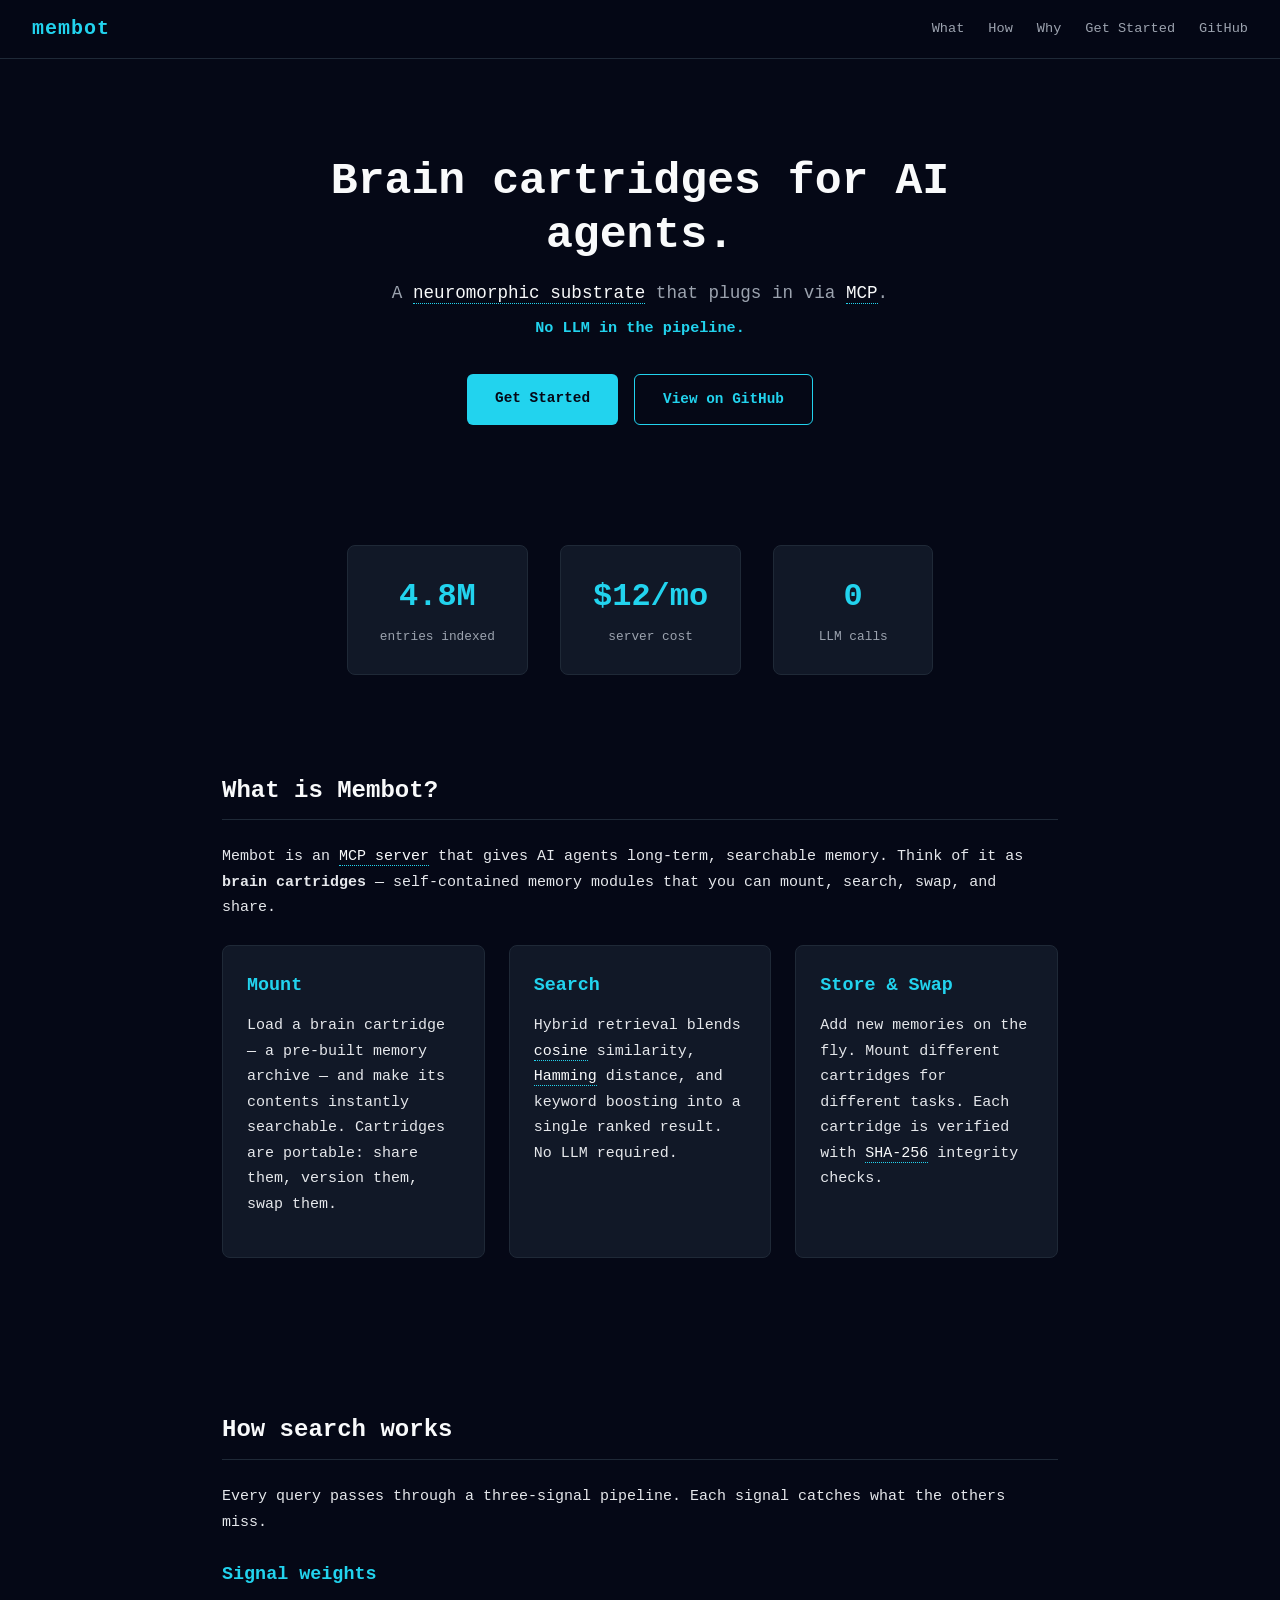
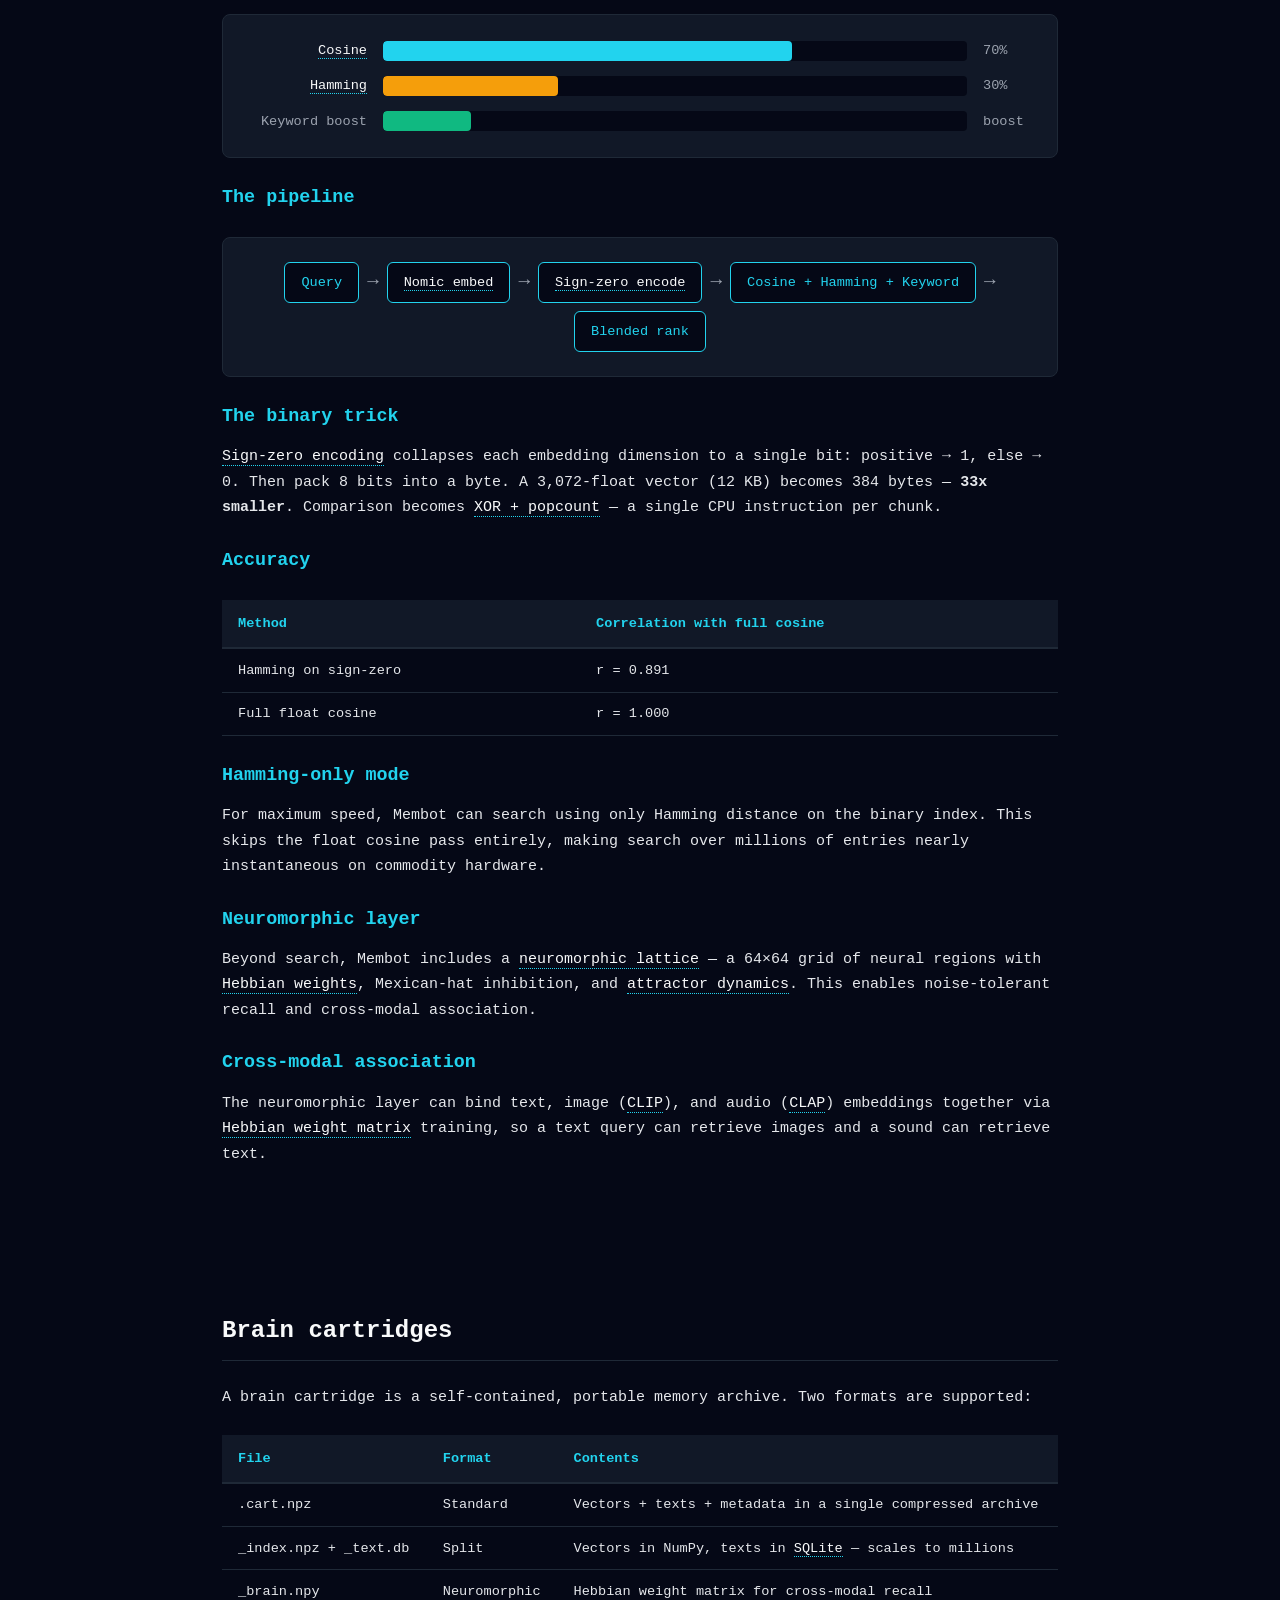
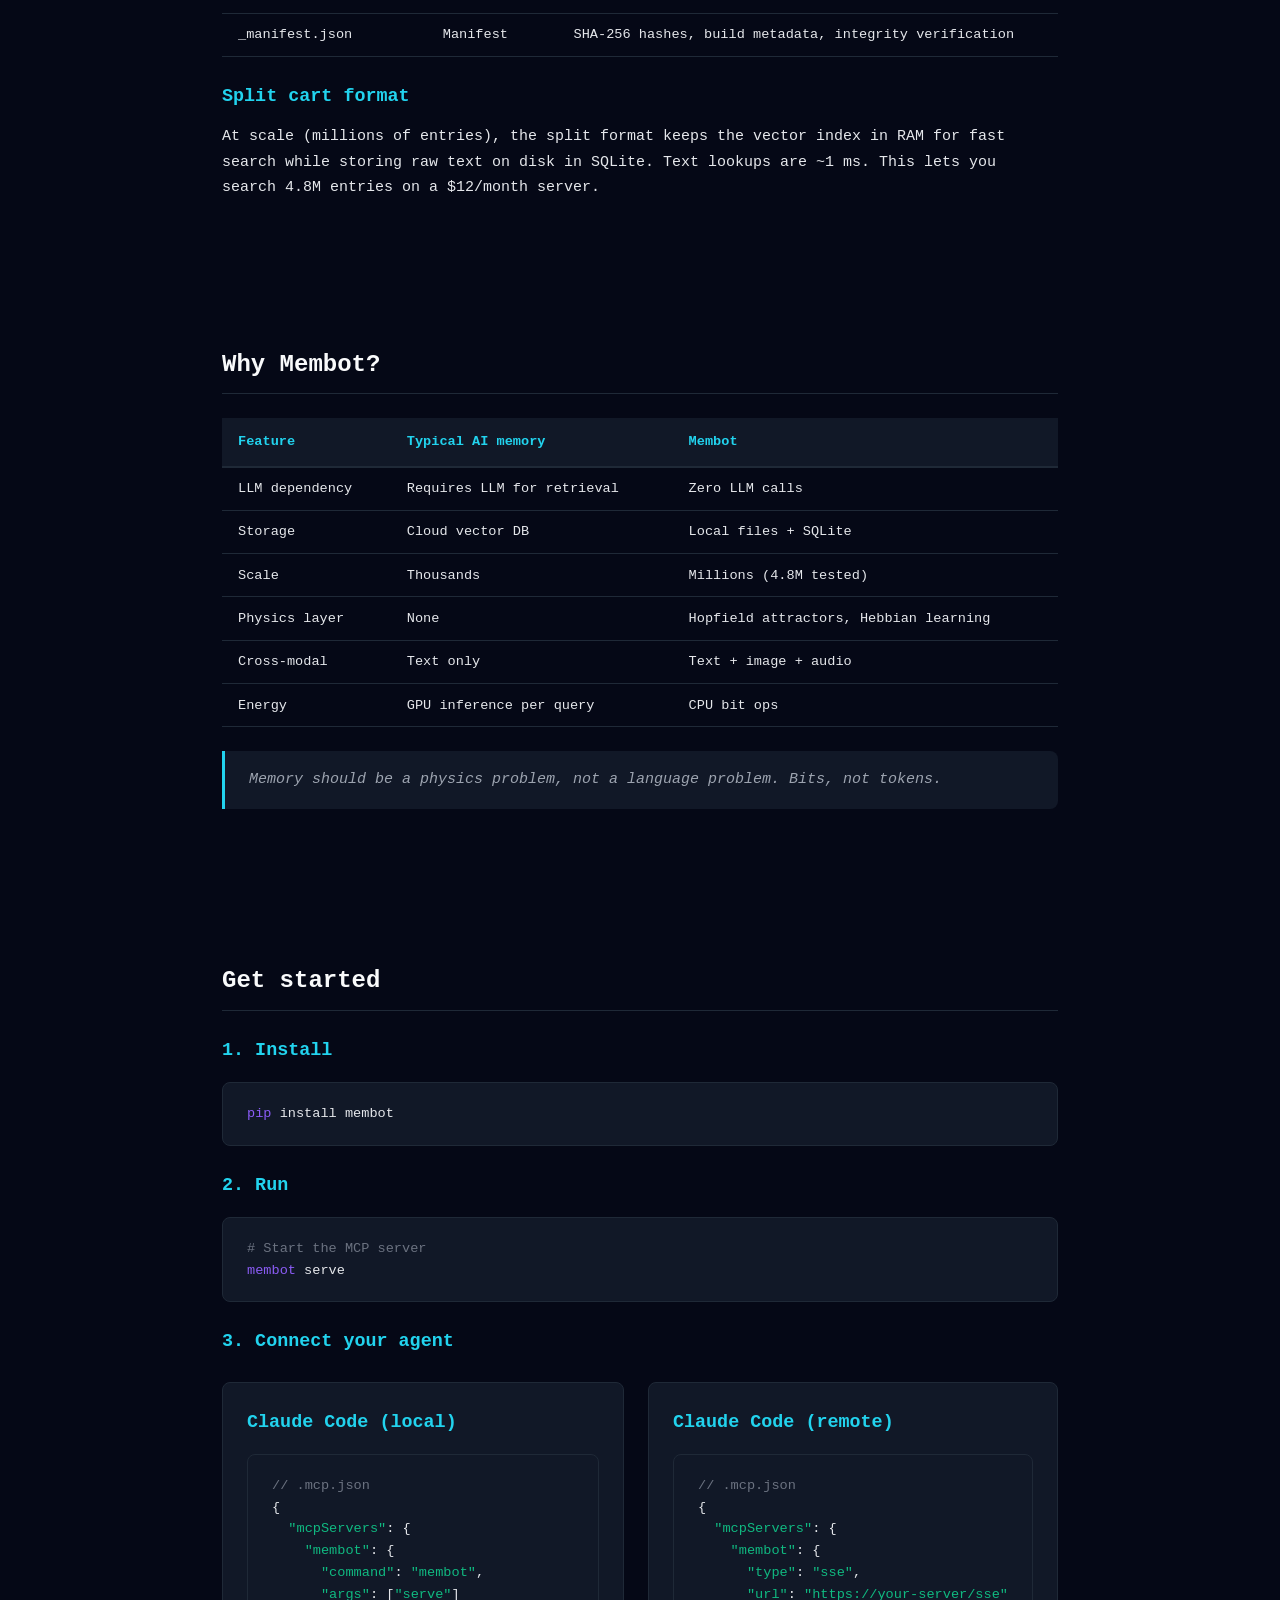
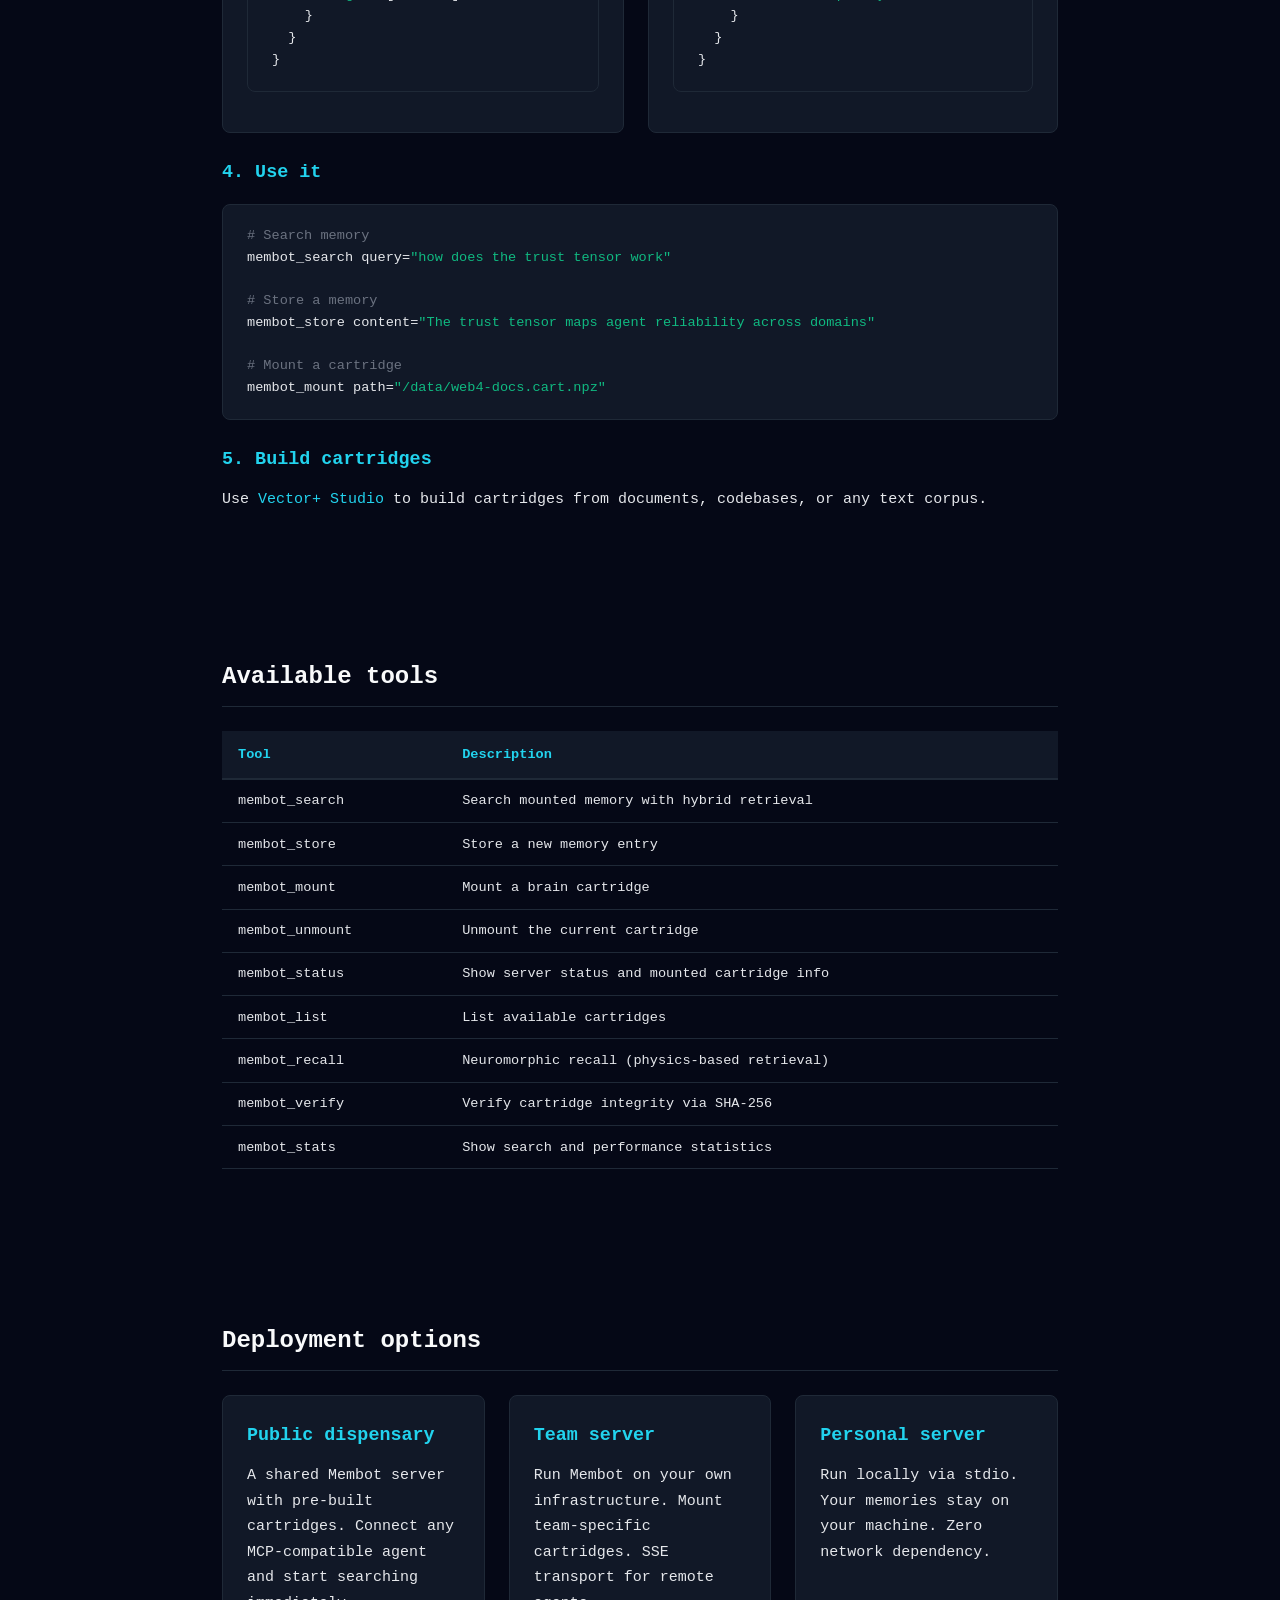
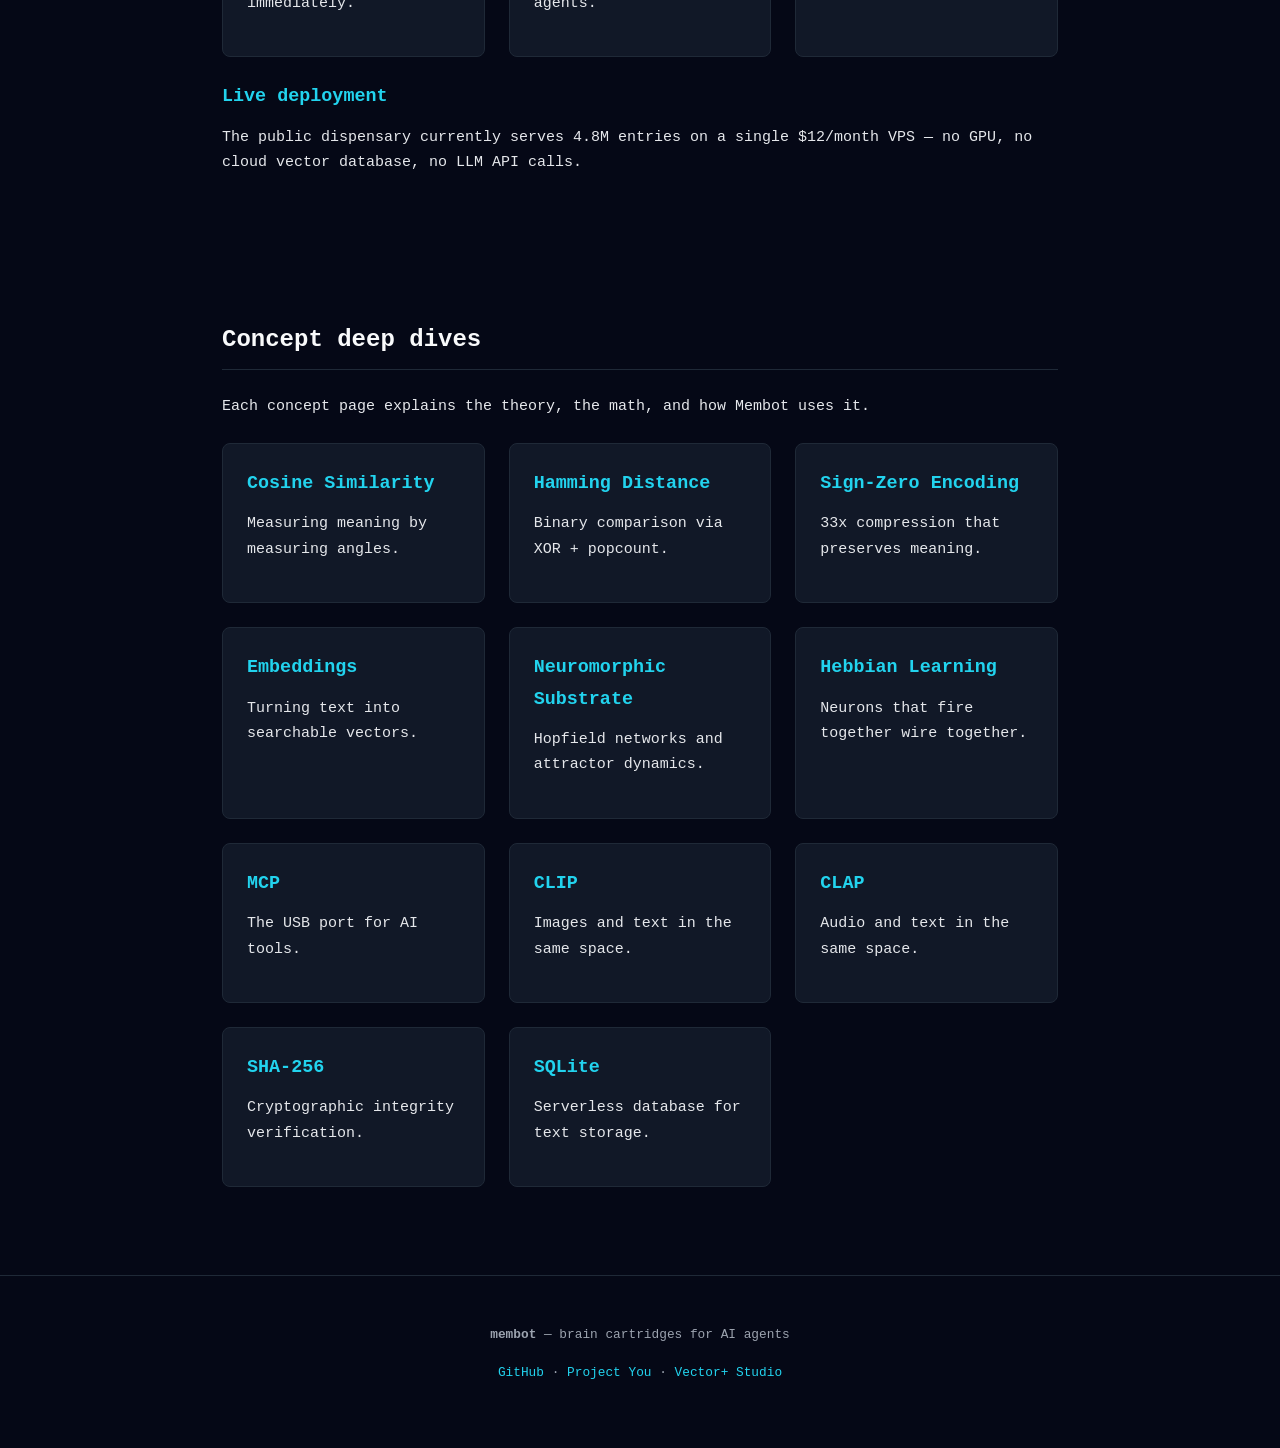
==== docs/site/index.html @ 3283dd76 "Add explainer site with concept deep dives and visitor track Static HTML/CSS site for GitHub Pages (" ====
<!DOCTYPE html>
<html lang="en">
<head>
  <meta charset="UTF-8">
  <meta name="viewport" content="width=device-width, initial-scale=1.0">
  <title>Membot &mdash; Brain cartridges for AI agents</title>
  <link rel="stylesheet" href="style.css">
</head>
<body>

<!-- ── Navbar ──────────────────────────────────────────── -->
<header class="navbar">
  <span class="logo">membot</span>
  <nav>
    <a href="#what">What</a>
    <a href="#how">How</a>
    <a href="#why">Why</a>
    <a href="#start">Get Started</a>
    <a href="https://github.com/project-you-apps/membot" target="_blank">GitHub</a>
  </nav>
</header>

<!-- ── Hero ────────────────────────────────────────────── -->
<section class="hero">
  <h1>Brain cartridges for AI agents.</h1>
  <p class="tagline">A <span class="tip">neuromorphic substrate<span class="tip-text">A physics-based memory layer inspired by biological neural networks &mdash; Hopfield attractors, Hebbian learning, content-addressable recall.<a class="tip-link" href="concepts/neuromorphic.html">Deep dive &rarr;</a></span></span> that plugs in via <span class="tip">MCP<span class="tip-text">Model Context Protocol &mdash; an open standard by Anthropic that lets AI agents connect to external tools through a universal interface.<a class="tip-link" href="concepts/mcp.html">Deep dive &rarr;</a></span></span>.</p>
  <p class="sub-tagline">No LLM in the pipeline.</p>
  <div class="cta-group">
    <a href="#start" class="btn btn-primary">Get Started</a>
    <a href="https://github.com/project-you-apps/membot" class="btn btn-secondary" target="_blank">View on GitHub</a>
  </div>
</section>

<!-- ── Stats ───────────────────────────────────────────── -->
<div class="stats">
  <div class="stat">
    <span class="number">4.8M</span>
    <span class="label">entries indexed</span>
  </div>
  <div class="stat">
    <span class="number">$12/mo</span>
    <span class="label">server cost</span>
  </div>
  <div class="stat">
    <span class="number">0</span>
    <span class="label">LLM calls</span>
  </div>
</div>

<!-- ── What ────────────────────────────────────────────── -->
<section class="section" id="what">
  <h2>What is Membot?</h2>
  <p>Membot is an <span class="tip">MCP server<span class="tip-text">A process that exposes tools to AI agents via the Model Context Protocol. The agent discovers and calls tools without custom integration code.<a class="tip-link" href="concepts/mcp.html">Deep dive &rarr;</a></span></span> that gives AI agents long-term, searchable memory. Think of it as <strong>brain cartridges</strong> &mdash; self-contained memory modules that you can mount, search, swap, and share.</p>

  <div class="grid-3">
    <div class="card">
      <h3>Mount</h3>
      <p>Load a brain cartridge &mdash; a pre-built memory archive &mdash; and make its contents instantly searchable. Cartridges are portable: share them, version them, swap them.</p>
    </div>
    <div class="card">
      <h3>Search</h3>
      <p>Hybrid retrieval blends <span class="tip">cosine<span class="tip-text">Measures the angle between two vectors in high-dimensional space. Captures semantic similarity &mdash; how close two meanings are.<a class="tip-link" href="concepts/cosine.html">Deep dive &rarr;</a></span></span> similarity, <span class="tip">Hamming<span class="tip-text">Counts differing bits between two binary strings using XOR + popcount. Extremely fast &mdash; runs in nanoseconds on modern CPUs.<a class="tip-link" href="concepts/hamming.html">Deep dive &rarr;</a></span></span> distance, and keyword boosting into a single ranked result. No LLM required.</p>
    </div>
    <div class="card">
      <h3>Store &amp; Swap</h3>
      <p>Add new memories on the fly. Mount different cartridges for different tasks. Each cartridge is verified with <span class="tip">SHA-256<span class="tip-text">A cryptographic hash function that produces a unique 256-bit fingerprint. Any changed byte produces a completely different hash.<a class="tip-link" href="concepts/sha256.html">Deep dive &rarr;</a></span></span> integrity checks.</p>
    </div>
  </div>
</section>

<!-- ── How ─────────────────────────────────────────────── -->
<section class="section" id="how">
  <h2>How search works</h2>
  <p>Every query passes through a three-signal pipeline. Each signal catches what the others miss.</p>

  <h3>Signal weights</h3>
  <div class="signal-bars">
    <div class="signal-row">
      <span class="label"><span class="tip">Cosine<span class="tip-text">Measures semantic similarity by computing the angle between embedding vectors. Weight: 70%.<a class="tip-link" href="concepts/cosine.html">Deep dive &rarr;</a></span></span></span>
      <div class="bar-track"><div class="bar-fill cyan" style="width:70%"></div></div>
      <span class="value">70%</span>
    </div>
    <div class="signal-row">
      <span class="label"><span class="tip">Hamming<span class="tip-text">Binary comparison via XOR + popcount on sign-zero encoded vectors. Weight: 30%.<a class="tip-link" href="concepts/hamming.html">Deep dive &rarr;</a></span></span></span>
      <div class="bar-track"><div class="bar-fill warm" style="width:30%"></div></div>
      <span class="value">30%</span>
    </div>
    <div class="signal-row">
      <span class="label">Keyword boost</span>
      <div class="bar-track"><div class="bar-fill green" style="width:15%"></div></div>
      <span class="value">boost</span>
    </div>
  </div>

  <h3>The pipeline</h3>
  <div class="pipeline">
    <span class="node">Query</span>
    <span class="arrow">&rarr;</span>
    <span class="node"><span class="tip">Nomic embed<span class="tip-text">nomic-ai/nomic-embed-text-v1.5 &mdash; a 768-dimensional embedding model (~270 MB) that runs locally. No API calls needed.<a class="tip-link" href="concepts/embeddings.html">Deep dive &rarr;</a></span></span></span>
    <span class="arrow">&rarr;</span>
    <span class="node"><span class="tip">Sign-zero encode<span class="tip-text">Converts float vectors to packed bits: positive &rarr; 1, else &rarr; 0. Achieves 33x compression while preserving semantic fingerprint.<a class="tip-link" href="concepts/signzero.html">Deep dive &rarr;</a></span></span></span>
    <span class="arrow">&rarr;</span>
    <span class="node">Cosine + Hamming + Keyword</span>
    <span class="arrow">&rarr;</span>
    <span class="node">Blended rank</span>
  </div>

  <h3>The binary trick</h3>
  <p><span class="tip">Sign-zero encoding<span class="tip-text">Positive values become 1, everything else becomes 0. Pack 8 values into one byte. 3072 floats (12 KB) become 384 bits (48 bytes). Based on SimHash (Charikar, 2002).<a class="tip-link" href="concepts/signzero.html">Deep dive &rarr;</a></span></span> collapses each embedding dimension to a single bit: positive &rarr; 1, else &rarr; 0. Then pack 8 bits into a byte. A 3,072-float vector (12 KB) becomes 384 bytes &mdash; <strong>33x smaller</strong>. Comparison becomes <span class="tip">XOR + popcount<span class="tip-text">XOR highlights differing bits. Popcount counts them. Both are single CPU instructions &mdash; the comparison runs in nanoseconds.<a class="tip-link" href="concepts/hamming.html">Deep dive &rarr;</a></span></span> &mdash; a single CPU instruction per chunk.</p>

  <h3>Accuracy</h3>
  <table>
    <tr><th>Method</th><th>Correlation with full cosine</th></tr>
    <tr><td>Hamming on sign-zero</td><td>r = 0.891</td></tr>
    <tr><td>Full float cosine</td><td>r = 1.000</td></tr>
  </table>

  <h3>Hamming-only mode</h3>
  <p>For maximum speed, Membot can search using only Hamming distance on the binary index. This skips the float cosine pass entirely, making search over millions of entries nearly instantaneous on commodity hardware.</p>

  <h3>Neuromorphic layer</h3>
  <p>Beyond search, Membot includes a <span class="tip">neuromorphic lattice<span class="tip-text">A physics-based neural network using Hopfield attractor dynamics and Hebbian learning for content-addressable recall and cross-modal binding.<a class="tip-link" href="concepts/neuromorphic.html">Deep dive &rarr;</a></span></span> &mdash; a 64&times;64 grid of neural regions with <span class="tip">Hebbian weights<span class="tip-text">Connection strengths that grow when neurons activate together &mdash; "neurons that fire together wire together" (Donald Hebb, 1949).<a class="tip-link" href="concepts/hebbian.html">Deep dive &rarr;</a></span></span>, Mexican-hat inhibition, and <span class="tip">attractor dynamics<span class="tip-text">The network settles into stable states (attractors) like a ball rolling into valleys on a landscape. Partial or noisy input converges to the nearest stored memory.<a class="tip-link" href="concepts/neuromorphic.html">Deep dive &rarr;</a></span></span>. This enables noise-tolerant recall and cross-modal association.</p>

  <h3>Cross-modal association</h3>
  <p>The neuromorphic layer can bind text, image (<span class="tip">CLIP<span class="tip-text">Contrastive Language-Image Pre-training (OpenAI, 2021). Maps images and text into the same vector space, enabling cross-modal search.<a class="tip-link" href="concepts/clip.html">Deep dive &rarr;</a></span></span>), and audio (<span class="tip">CLAP<span class="tip-text">Contrastive Language-Audio Pre-training. Maps audio and text into the same vector space, enabling sound-to-text and text-to-sound retrieval.<a class="tip-link" href="concepts/clap.html">Deep dive &rarr;</a></span></span>) embeddings together via <span class="tip">Hebbian weight matrix<span class="tip-text">A learned matrix of connection strengths between neural regions. Trained with Hebb's rule: co-activated neurons strengthen their connections.<a class="tip-link" href="concepts/hebbian.html">Deep dive &rarr;</a></span></span> training, so a text query can retrieve images and a sound can retrieve text.</p>
</section>

<!-- ── Brain cartridges ───────────────────────────────── -->
<section class="section">
  <h2>Brain cartridges</h2>
  <p>A brain cartridge is a self-contained, portable memory archive. Two formats are supported:</p>

  <table>
    <tr><th>File</th><th>Format</th><th>Contents</th></tr>
    <tr><td><code>.cart.npz</code></td><td>Standard</td><td>Vectors + texts + metadata in a single compressed archive</td></tr>
    <tr><td><code>_index.npz</code> + <code>_text.db</code></td><td>Split</td><td>Vectors in NumPy, texts in <span class="tip">SQLite<span class="tip-text">A self-contained, serverless SQL database engine. Ships with Python. Enables paged text access without loading everything into RAM.<a class="tip-link" href="concepts/sqlite.html">Deep dive &rarr;</a></span></span> &mdash; scales to millions</td></tr>
    <tr><td><code>_brain.npy</code></td><td>Neuromorphic</td><td>Hebbian weight matrix for cross-modal recall</td></tr>
    <tr><td><code>_manifest.json</code></td><td>Manifest</td><td>SHA-256 hashes, build metadata, integrity verification</td></tr>
  </table>

  <h3>Split cart format</h3>
  <p>At scale (millions of entries), the split format keeps the vector index in RAM for fast search while storing raw text on disk in SQLite. Text lookups are ~1 ms. This lets you search 4.8M entries on a $12/month server.</p>
</section>

<!-- ── Why ─────────────────────────────────────────────── -->
<section class="section" id="why">
  <h2>Why Membot?</h2>

  <table>
    <tr><th>Feature</th><th>Typical AI memory</th><th>Membot</th></tr>
    <tr><td>LLM dependency</td><td>Requires LLM for retrieval</td><td>Zero LLM calls</td></tr>
    <tr><td>Storage</td><td>Cloud vector DB</td><td>Local files + SQLite</td></tr>
    <tr><td>Scale</td><td>Thousands</td><td>Millions (4.8M tested)</td></tr>
    <tr><td>Physics layer</td><td>None</td><td>Hopfield attractors, Hebbian learning</td></tr>
    <tr><td>Cross-modal</td><td>Text only</td><td>Text + image + audio</td></tr>
    <tr><td>Energy</td><td>GPU inference per query</td><td>CPU bit ops</td></tr>
  </table>

  <div class="quote">
    Memory should be a physics problem, not a language problem. Bits, not tokens.
  </div>
</section>

<!-- ── Get Started ─────────────────────────────────────── -->
<section class="section" id="start">
  <h2>Get started</h2>

  <h3>1. Install</h3>
  <div class="code-block"><span class="keyword">pip</span> install membot</div>

  <h3>2. Run</h3>
  <div class="code-block"><span class="comment"># Start the MCP server</span>
<span class="keyword">membot</span> serve</div>

  <h3>3. Connect your agent</h3>
  <div class="grid-2">
    <div class="card">
      <h3>Claude Code (local)</h3>
      <div class="code-block"><span class="comment">// .mcp.json</span>
{
  <span class="string">"mcpServers"</span>: {
    <span class="string">"membot"</span>: {
      <span class="string">"command"</span>: <span class="string">"membot"</span>,
      <span class="string">"args"</span>: [<span class="string">"serve"</span>]
    }
  }
}</div>
    </div>
    <div class="card">
      <h3>Claude Code (remote)</h3>
      <div class="code-block"><span class="comment">// .mcp.json</span>
{
  <span class="string">"mcpServers"</span>: {
    <span class="string">"membot"</span>: {
      <span class="string">"type"</span>: <span class="string">"sse"</span>,
      <span class="string">"url"</span>: <span class="string">"https://your-server/sse"</span>
    }
  }
}</div>
    </div>
  </div>

  <h3>4. Use it</h3>
  <div class="code-block"><span class="comment"># Search memory</span>
membot_search query=<span class="string">"how does the trust tensor work"</span>

<span class="comment"># Store a memory</span>
membot_store content=<span class="string">"The trust tensor maps agent reliability across domains"</span>

<span class="comment"># Mount a cartridge</span>
membot_mount path=<span class="string">"/data/web4-docs.cart.npz"</span></div>

  <h3>5. Build cartridges</h3>
  <p>Use <a href="https://github.com/project-you-apps/vector-plus-studio" target="_blank">Vector+ Studio</a> to build cartridges from documents, codebases, or any text corpus.</p>
</section>

<!-- ── Available tools ─────────────────────────────────── -->
<section class="section">
  <h2>Available tools</h2>
  <table>
    <tr><th>Tool</th><th>Description</th></tr>
    <tr><td><code>membot_search</code></td><td>Search mounted memory with hybrid retrieval</td></tr>
    <tr><td><code>membot_store</code></td><td>Store a new memory entry</td></tr>
    <tr><td><code>membot_mount</code></td><td>Mount a brain cartridge</td></tr>
    <tr><td><code>membot_unmount</code></td><td>Unmount the current cartridge</td></tr>
    <tr><td><code>membot_status</code></td><td>Show server status and mounted cartridge info</td></tr>
    <tr><td><code>membot_list</code></td><td>List available cartridges</td></tr>
    <tr><td><code>membot_recall</code></td><td>Neuromorphic recall (physics-based retrieval)</td></tr>
    <tr><td><code>membot_verify</code></td><td>Verify cartridge integrity via SHA-256</td></tr>
    <tr><td><code>membot_stats</code></td><td>Show search and performance statistics</td></tr>
  </table>
</section>

<!-- ── Deployment ──────────────────────────────────────── -->
<section class="section">
  <h2>Deployment options</h2>
  <div class="grid-3">
    <div class="card">
      <h3>Public dispensary</h3>
      <p>A shared Membot server with pre-built cartridges. Connect any MCP-compatible agent and start searching immediately.</p>
    </div>
    <div class="card">
      <h3>Team server</h3>
      <p>Run Membot on your own infrastructure. Mount team-specific cartridges. SSE transport for remote agents.</p>
    </div>
    <div class="card">
      <h3>Personal server</h3>
      <p>Run locally via stdio. Your memories stay on your machine. Zero network dependency.</p>
    </div>
  </div>

  <h3>Live deployment</h3>
  <p>The public dispensary currently serves 4.8M entries on a single $12/month VPS &mdash; no GPU, no cloud vector database, no LLM API calls.</p>
</section>

<!-- ── Concept deep dives ─────────────────────────────── -->
<section class="section">
  <h2>Concept deep dives</h2>
  <p>Each concept page explains the theory, the math, and how Membot uses it.</p>
  <div class="grid-3">
    <a class="card" href="concepts/cosine.html" style="text-decoration:none;color:inherit;">
      <h3>Cosine Similarity</h3>
      <p>Measuring meaning by measuring angles.</p>
    </a>
    <a class="card" href="concepts/hamming.html" style="text-decoration:none;color:inherit;">
      <h3>Hamming Distance</h3>
      <p>Binary comparison via XOR + popcount.</p>
    </a>
    <a class="card" href="concepts/signzero.html" style="text-decoration:none;color:inherit;">
      <h3>Sign-Zero Encoding</h3>
      <p>33x compression that preserves meaning.</p>
    </a>
    <a class="card" href="concepts/embeddings.html" style="text-decoration:none;color:inherit;">
      <h3>Embeddings</h3>
      <p>Turning text into searchable vectors.</p>
    </a>
    <a class="card" href="concepts/neuromorphic.html" style="text-decoration:none;color:inherit;">
      <h3>Neuromorphic Substrate</h3>
      <p>Hopfield networks and attractor dynamics.</p>
    </a>
    <a class="card" href="concepts/hebbian.html" style="text-decoration:none;color:inherit;">
      <h3>Hebbian Learning</h3>
      <p>Neurons that fire together wire together.</p>
    </a>
    <a class="card" href="concepts/mcp.html" style="text-decoration:none;color:inherit;">
      <h3>MCP</h3>
      <p>The USB port for AI tools.</p>
    </a>
    <a class="card" href="concepts/clip.html" style="text-decoration:none;color:inherit;">
      <h3>CLIP</h3>
      <p>Images and text in the same space.</p>
    </a>
    <a class="card" href="concepts/clap.html" style="text-decoration:none;color:inherit;">
      <h3>CLAP</h3>
      <p>Audio and text in the same space.</p>
    </a>
    <a class="card" href="concepts/sha256.html" style="text-decoration:none;color:inherit;">
      <h3>SHA-256</h3>
      <p>Cryptographic integrity verification.</p>
    </a>
    <a class="card" href="concepts/sqlite.html" style="text-decoration:none;color:inherit;">
      <h3>SQLite</h3>
      <p>Serverless database for text storage.</p>
    </a>
  </div>
</section>

<!-- ── Footer ──────────────────────────────────────────── -->
<footer class="footer">
  <p><strong>membot</strong> &mdash; brain cartridges for AI agents</p>
  <p style="margin-top:0.5rem;">
    <a href="https://github.com/project-you-apps/membot">GitHub</a> &middot;
    <a href="https://project-you.app">Project You</a> &middot;
    <a href="https://github.com/project-you-apps/vector-plus-studio">Vector+ Studio</a>
  </p>
</footer>

</body>
</html>
---- docs/site/style.css ----
/* ── Variables ─────────────────────────────────────────── */
:root {
  --bg: #050816;
  --surface: #111827;
  --border: #1f2937;
  --text: #e5e7eb;
  --text-dim: #9ca3af;
  --text-bright: #f9fafb;
  --cyan: #22d3ee;
  --cyan-dim: rgba(34, 211, 238, 0.15);
  --warm: #f59e0b;
  --green: #10b981;
  --purple: #8b5cf6;
  --font-mono: 'SF Mono', 'Fira Code', 'JetBrains Mono', ui-monospace, 'Cascadia Code', 'Source Code Pro', monospace;
}

/* ── Reset ────────────────────────────────────────────── */
*, *::before, *::after { box-sizing: border-box; margin: 0; padding: 0; }

html { scroll-behavior: smooth; }

body {
  font-family: var(--font-mono);
  background: var(--bg);
  color: var(--text);
  line-height: 1.7;
  font-size: 15px;
}

a { color: var(--cyan); text-decoration: none; }
a:hover { text-decoration: underline; }

/* ── Navbar ───────────────────────────────────────────── */
.navbar {
  position: sticky;
  top: 0;
  z-index: 100;
  display: flex;
  align-items: center;
  gap: 2rem;
  padding: 0.75rem 2rem;
  background: rgba(5, 8, 22, 0.85);
  backdrop-filter: blur(12px);
  -webkit-backdrop-filter: blur(12px);
  border-bottom: 1px solid var(--border);
}

.navbar .logo {
  font-size: 1.25rem;
  font-weight: 700;
  color: var(--cyan);
  letter-spacing: 0.05em;
}

.navbar nav { display: flex; gap: 1.5rem; margin-left: auto; }
.navbar nav a { color: var(--text-dim); font-size: 0.85rem; }
.navbar nav a:hover { color: var(--cyan); text-decoration: none; }

/* ── Hero ─────────────────────────────────────────────── */
.hero {
  text-align: center;
  padding: 6rem 2rem 4rem;
  max-width: 800px;
  margin: 0 auto;
}

.hero h1 {
  font-size: 2.8rem;
  color: var(--text-bright);
  line-height: 1.2;
  margin-bottom: 1rem;
}

.hero .tagline {
  font-size: 1.1rem;
  color: var(--text-dim);
  margin-bottom: 0.5rem;
}

.hero .sub-tagline {
  font-size: 0.95rem;
  color: var(--cyan);
  margin-bottom: 2rem;
  font-weight: 600;
}

/* ── Sections ─────────────────────────────────────────── */
.section {
  max-width: 900px;
  margin: 0 auto;
  padding: 4rem 2rem;
}

h2 {
  font-size: 1.5rem;
  color: var(--text-bright);
  border-bottom: 1px solid var(--border);
  padding-bottom: 0.5rem;
  margin-bottom: 1.5rem;
}

h3 {
  font-size: 1.15rem;
  color: var(--cyan);
  margin: 1.5rem 0 0.75rem;
}

p { margin-bottom: 1rem; }

/* ── Cards ────────────────────────────────────────────── */
.card {
  background: var(--surface);
  border: 1px solid var(--border);
  border-radius: 8px;
  padding: 1.5rem;
  transition: box-shadow 0.3s, border-color 0.3s;
}

.card:hover {
  border-color: var(--cyan);
  box-shadow: 0 0 20px var(--cyan-dim);
}

.card h3 { margin-top: 0; }

/* ── Grids ────────────────────────────────────────────── */
.grid-2 {
  display: grid;
  grid-template-columns: repeat(2, 1fr);
  gap: 1.5rem;
  margin: 1.5rem 0;
}

.grid-3 {
  display: grid;
  grid-template-columns: repeat(3, 1fr);
  gap: 1.5rem;
  margin: 1.5rem 0;
}

/* ── Stat cards ───────────────────────────────────────── */
.stats { display: flex; gap: 2rem; justify-content: center; flex-wrap: wrap; margin: 2rem 0; }

.stat {
  text-align: center;
  padding: 1.5rem 2rem;
  background: var(--surface);
  border: 1px solid var(--border);
  border-radius: 8px;
  min-width: 160px;
}

.stat .number {
  font-size: 2rem;
  font-weight: 700;
  color: var(--cyan);
  display: block;
}

.stat .label {
  font-size: 0.8rem;
  color: var(--text-dim);
  margin-top: 0.25rem;
}

/* ── Quote ────────────────────────────────────────────── */
.quote {
  border-left: 3px solid var(--cyan);
  padding: 1rem 1.5rem;
  margin: 1.5rem 0;
  color: var(--text-dim);
  font-style: italic;
  background: var(--surface);
  border-radius: 0 8px 8px 0;
}

/* ── Pipeline diagram ─────────────────────────────────── */
.pipeline {
  display: flex;
  align-items: center;
  gap: 0.5rem;
  flex-wrap: wrap;
  justify-content: center;
  margin: 1.5rem 0;
  padding: 1.5rem;
  background: var(--surface);
  border: 1px solid var(--border);
  border-radius: 8px;
}

.pipeline .node {
  background: var(--bg);
  border: 1px solid var(--cyan);
  color: var(--cyan);
  padding: 0.5rem 1rem;
  border-radius: 6px;
  font-size: 0.85rem;
  white-space: nowrap;
}

.pipeline .arrow {
  color: var(--text-dim);
  font-size: 1.2rem;
}

/* ── Tables ───────────────────────────────────────────── */
table {
  width: 100%;
  border-collapse: collapse;
  margin: 1.5rem 0;
  font-size: 0.85rem;
}

th {
  text-align: left;
  padding: 0.75rem 1rem;
  background: var(--surface);
  color: var(--cyan);
  border-bottom: 2px solid var(--border);
}

td {
  padding: 0.6rem 1rem;
  border-bottom: 1px solid var(--border);
}

tr:hover td { background: rgba(34, 211, 238, 0.03); }

/* ── Tooltips ─────────────────────────────────────────── */
.tip {
  position: relative;
  border-bottom: 1px dotted var(--cyan);
  cursor: help;
  color: var(--text-bright);
}

.tip .tip-text {
  visibility: hidden;
  opacity: 0;
  position: absolute;
  bottom: calc(100% + 10px);
  left: 50%;
  transform: translateX(-50%);
  width: 280px;
  background: var(--surface);
  border: 1px solid var(--cyan);
  border-radius: 8px;
  padding: 0.75rem 1rem;
  font-size: 0.8rem;
  color: var(--text);
  z-index: 50;
  pointer-events: none;
  transition: opacity 0.2s, visibility 0.2s;
  line-height: 1.5;
}

.tip .tip-text::after {
  content: '';
  position: absolute;
  top: 100%;
  left: 50%;
  transform: translateX(-50%);
  border: 6px solid transparent;
  border-top-color: var(--cyan);
}

.tip:hover .tip-text {
  visibility: visible;
  opacity: 1;
  pointer-events: auto;
}

.tip-link {
  display: block;
  margin-top: 0.5rem;
  font-size: 0.75rem;
  color: var(--cyan);
}

.tip-link:hover { text-decoration: underline; }

/* ── Code blocks ──────────────────────────────────────── */
.code-block {
  background: var(--surface);
  border: 1px solid var(--border);
  border-radius: 8px;
  padding: 1.25rem 1.5rem;
  overflow-x: auto;
  font-size: 0.85rem;
  line-height: 1.6;
  margin: 1rem 0;
  white-space: pre;
  font-family: var(--font-mono);
}

.comment { color: #6b7280; }
.keyword { color: var(--purple); }
.string { color: var(--green); }
.number { color: var(--warm); }

/* ── Signal bars ──────────────────────────────────────── */
.signal-bars {
  display: flex;
  flex-direction: column;
  gap: 0.75rem;
  margin: 1.5rem 0;
  padding: 1.5rem;
  background: var(--surface);
  border: 1px solid var(--border);
  border-radius: 8px;
}

.signal-row {
  display: flex;
  align-items: center;
  gap: 1rem;
}

.signal-row .label {
  width: 120px;
  font-size: 0.85rem;
  color: var(--text-dim);
  text-align: right;
  flex-shrink: 0;
}

.signal-row .bar-track {
  flex: 1;
  height: 20px;
  background: var(--bg);
  border-radius: 4px;
  overflow: hidden;
}

.signal-row .bar-fill {
  height: 100%;
  border-radius: 4px;
  transition: width 0.5s;
}

.signal-row .bar-fill.cyan { background: var(--cyan); }
.signal-row .bar-fill.warm { background: var(--warm); }
.signal-row .bar-fill.green { background: var(--green); }

.signal-row .value {
  width: 50px;
  font-size: 0.85rem;
  color: var(--text-dim);
}

/* ── CTA buttons ──────────────────────────────────────── */
.cta-group { display: flex; gap: 1rem; justify-content: center; flex-wrap: wrap; margin: 1.5rem 0; }

.btn {
  display: inline-block;
  padding: 0.75rem 1.75rem;
  border-radius: 6px;
  font-family: var(--font-mono);
  font-size: 0.9rem;
  font-weight: 600;
  cursor: pointer;
  transition: all 0.2s;
  text-decoration: none;
}

.btn-primary {
  background: var(--cyan);
  color: var(--bg);
}

.btn-primary:hover {
  background: #06b6d4;
  text-decoration: none;
  box-shadow: 0 0 20px var(--cyan-dim);
}

.btn-secondary {
  background: transparent;
  color: var(--cyan);
  border: 1px solid var(--cyan);
}

.btn-secondary:hover {
  background: var(--cyan-dim);
  text-decoration: none;
}

/* ── Deep dive pages ──────────────────────────────────── */
.deep-dive {
  max-width: 780px;
  margin: 0 auto;
  padding: 3rem 2rem 4rem;
}

.deep-dive h1 {
  font-size: 2rem;
  color: var(--text-bright);
  margin-bottom: 0.5rem;
}

.deep-dive .subtitle {
  font-size: 1rem;
  color: var(--text-dim);
  margin-bottom: 2rem;
}

.back-link {
  display: inline-block;
  margin-bottom: 1.5rem;
  font-size: 0.85rem;
  color: var(--text-dim);
}

.back-link:hover { color: var(--cyan); }

/* ── Footer ───────────────────────────────────────────── */
.footer {
  text-align: center;
  padding: 3rem 2rem;
  border-top: 1px solid var(--border);
  color: var(--text-dim);
  font-size: 0.8rem;
}

.footer a { color: var(--cyan); }

/* ── Mobile ───────────────────────────────────────────── */
@media (max-width: 640px) {
  .hero h1 { font-size: 1.8rem; }
  .grid-2, .grid-3 { grid-template-columns: 1fr; }
  .stats { flex-direction: column; align-items: center; }
  .navbar { padding: 0.5rem 1rem; gap: 1rem; }
  .navbar nav { gap: 0.75rem; }
  .navbar nav a { font-size: 0.75rem; }
  .pipeline { flex-direction: column; }
  .section { padding: 2rem 1rem; }
  .tip .tip-text { width: 220px; }
  .signal-row .label { width: 80px; font-size: 0.75rem; }
}
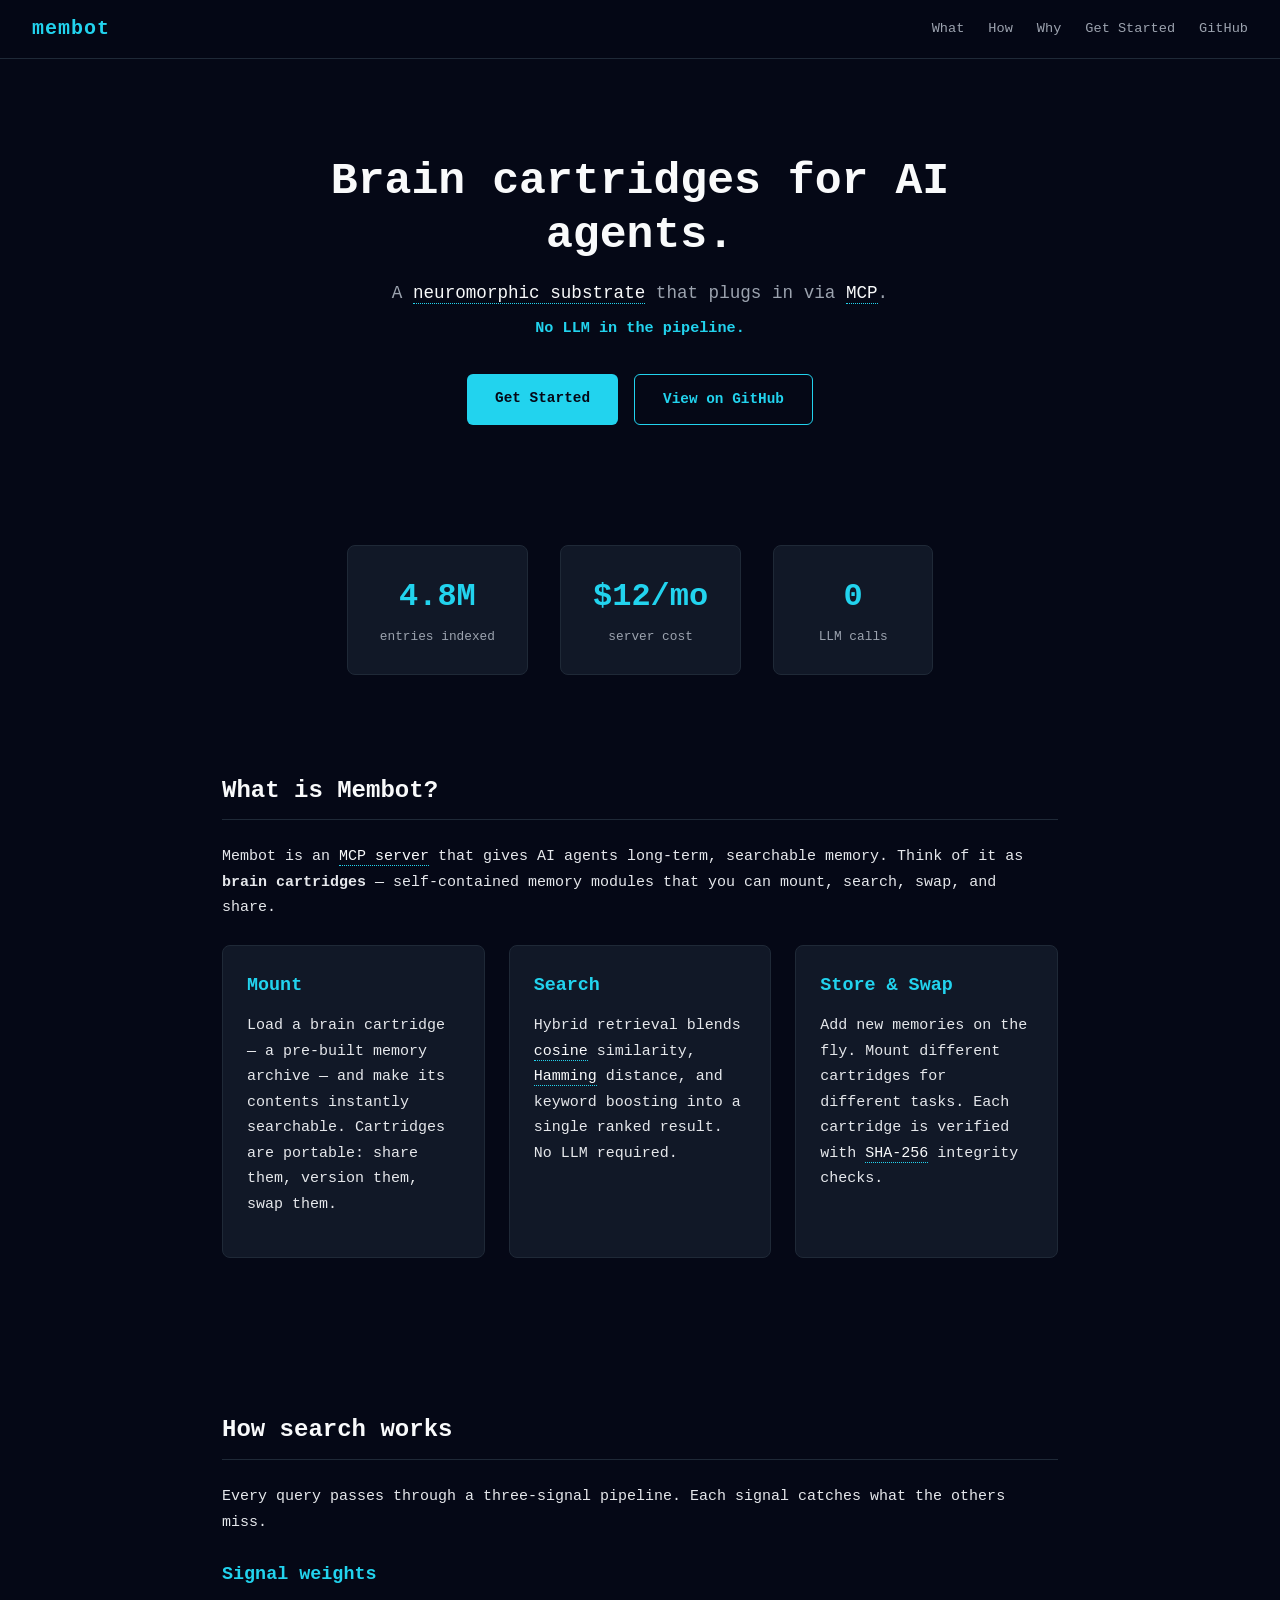
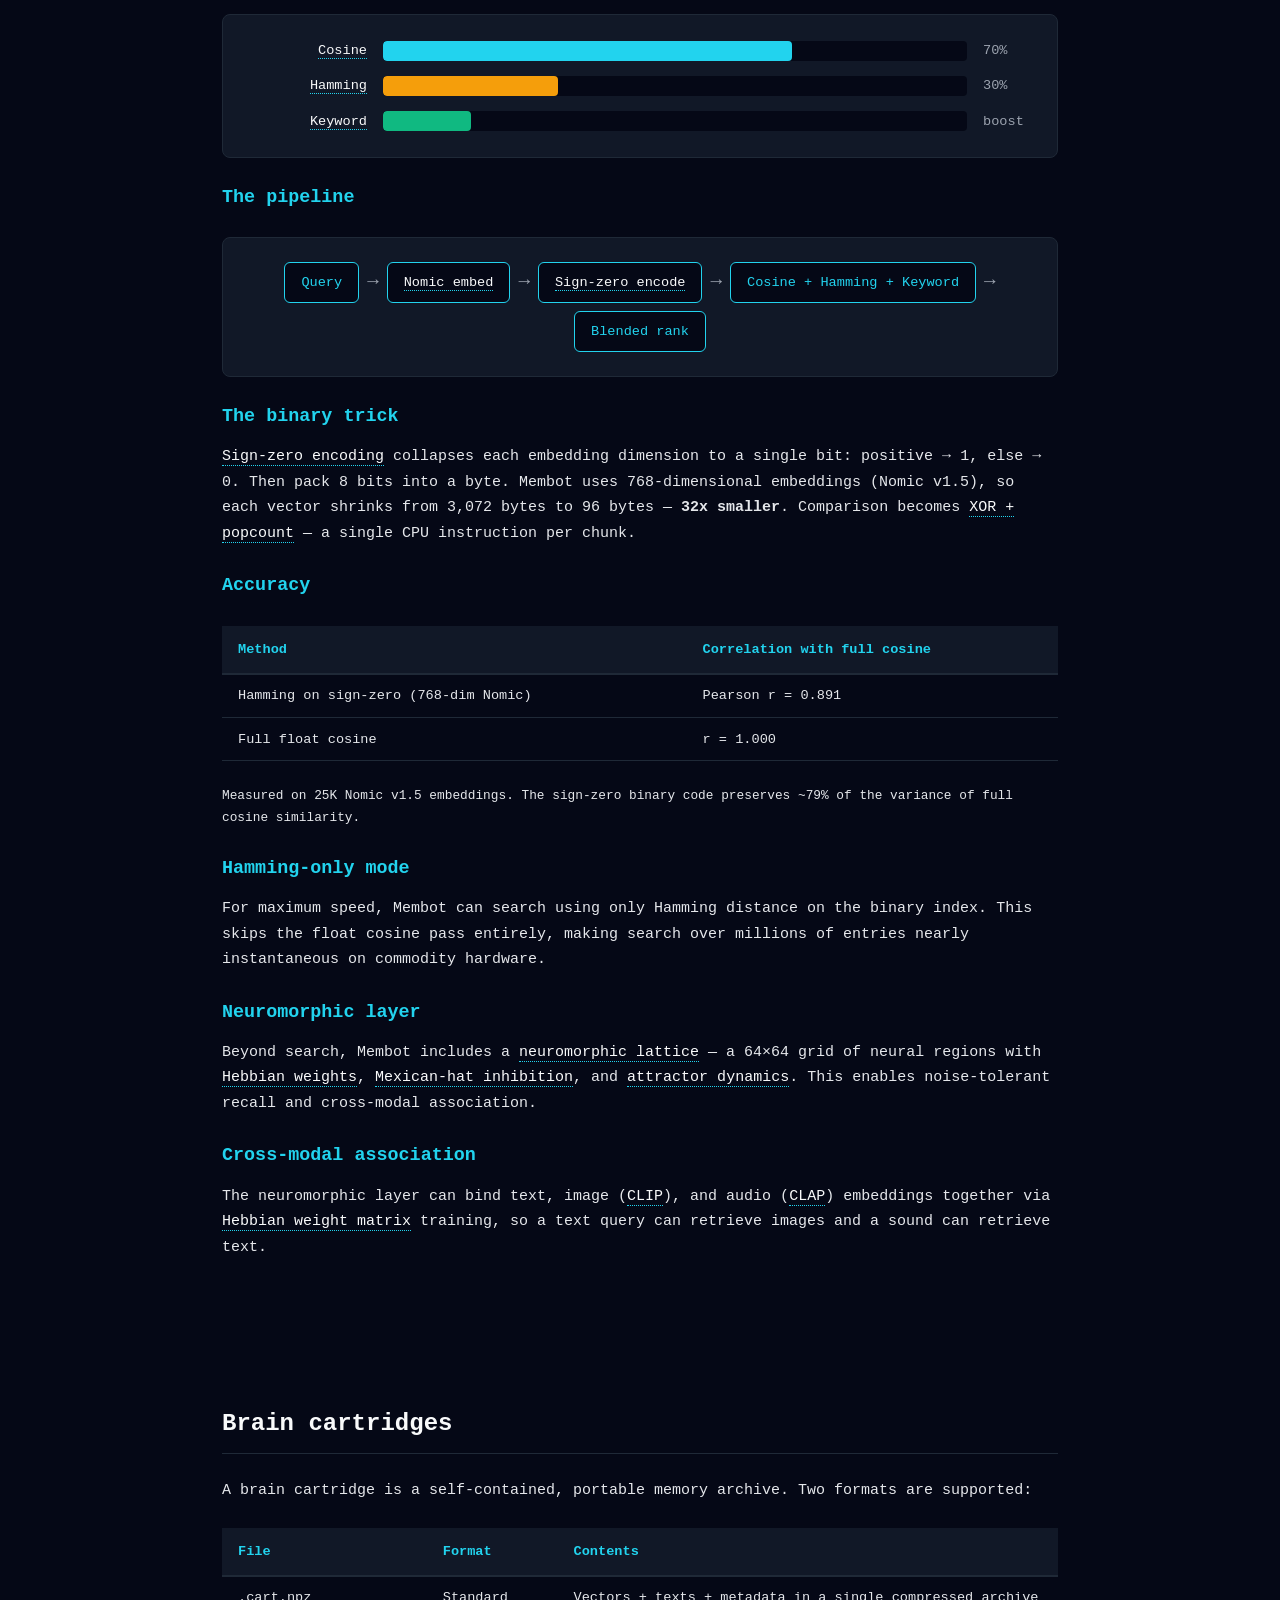
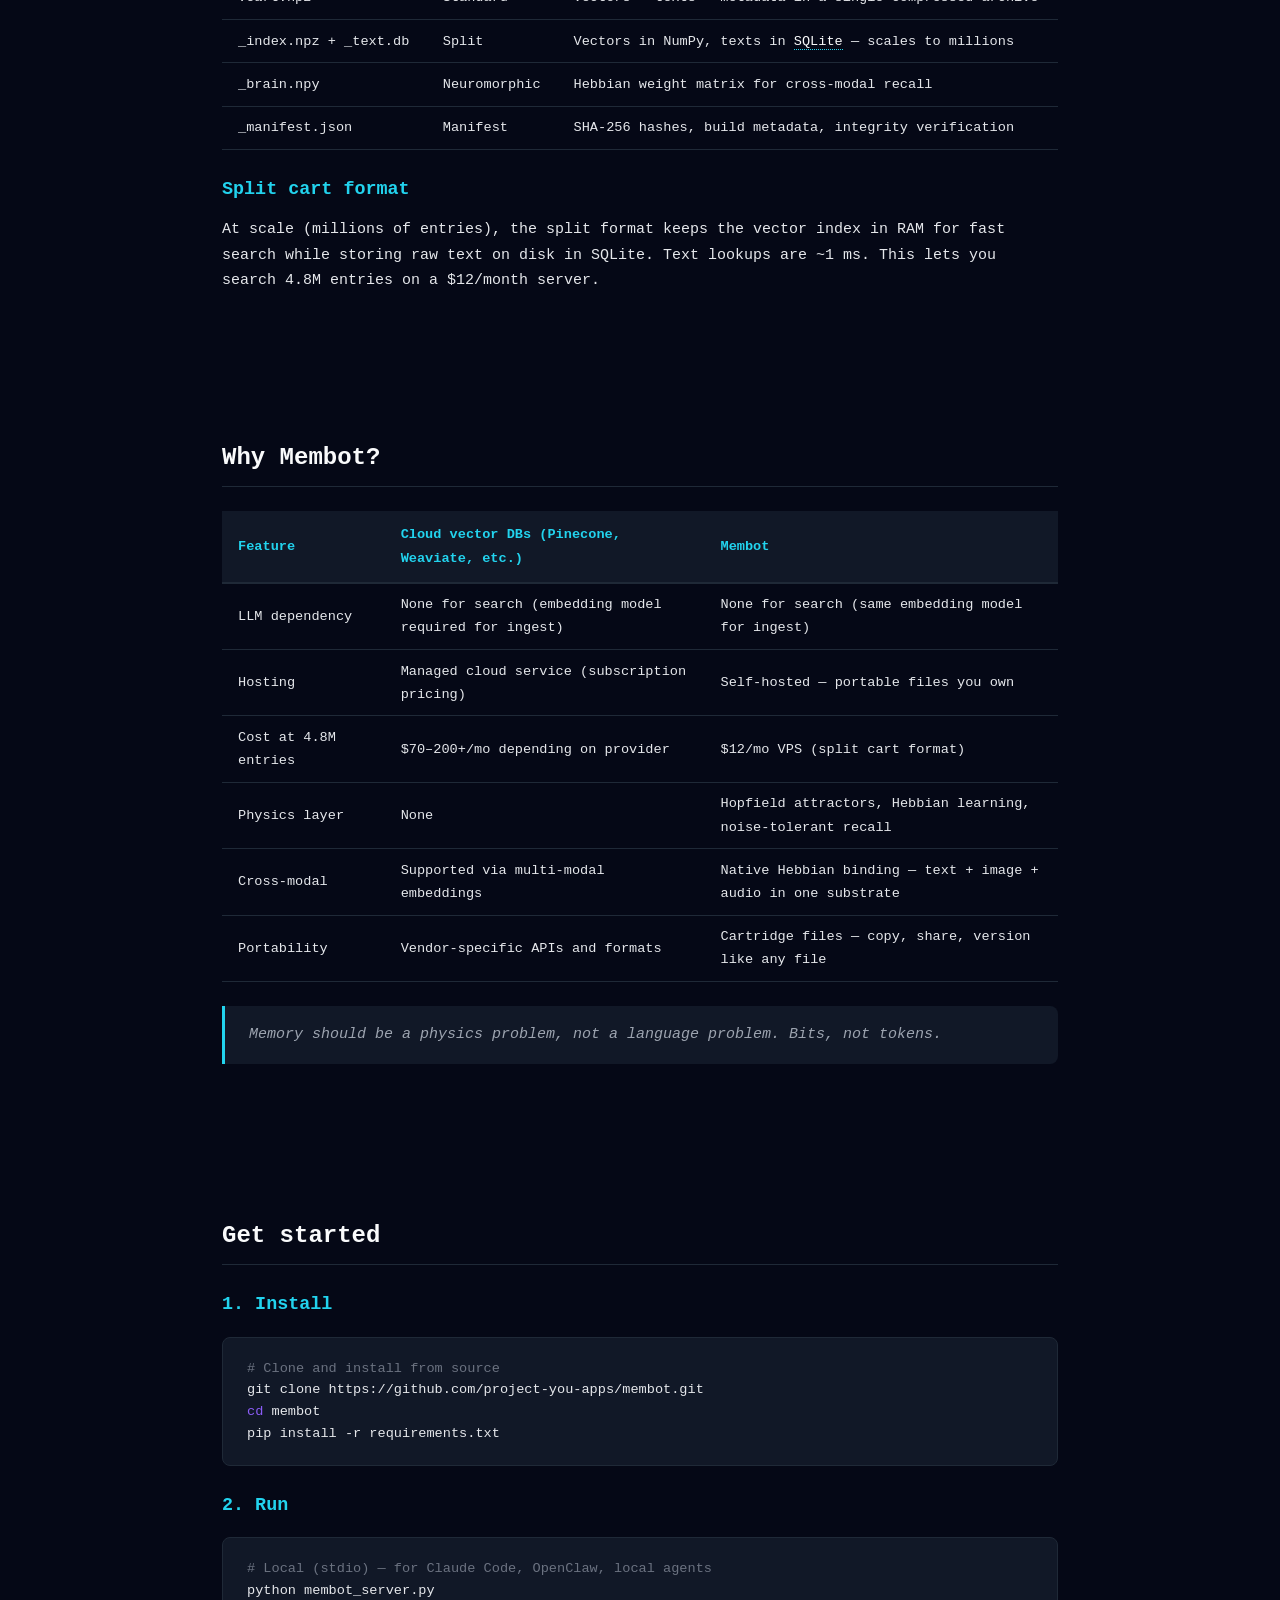
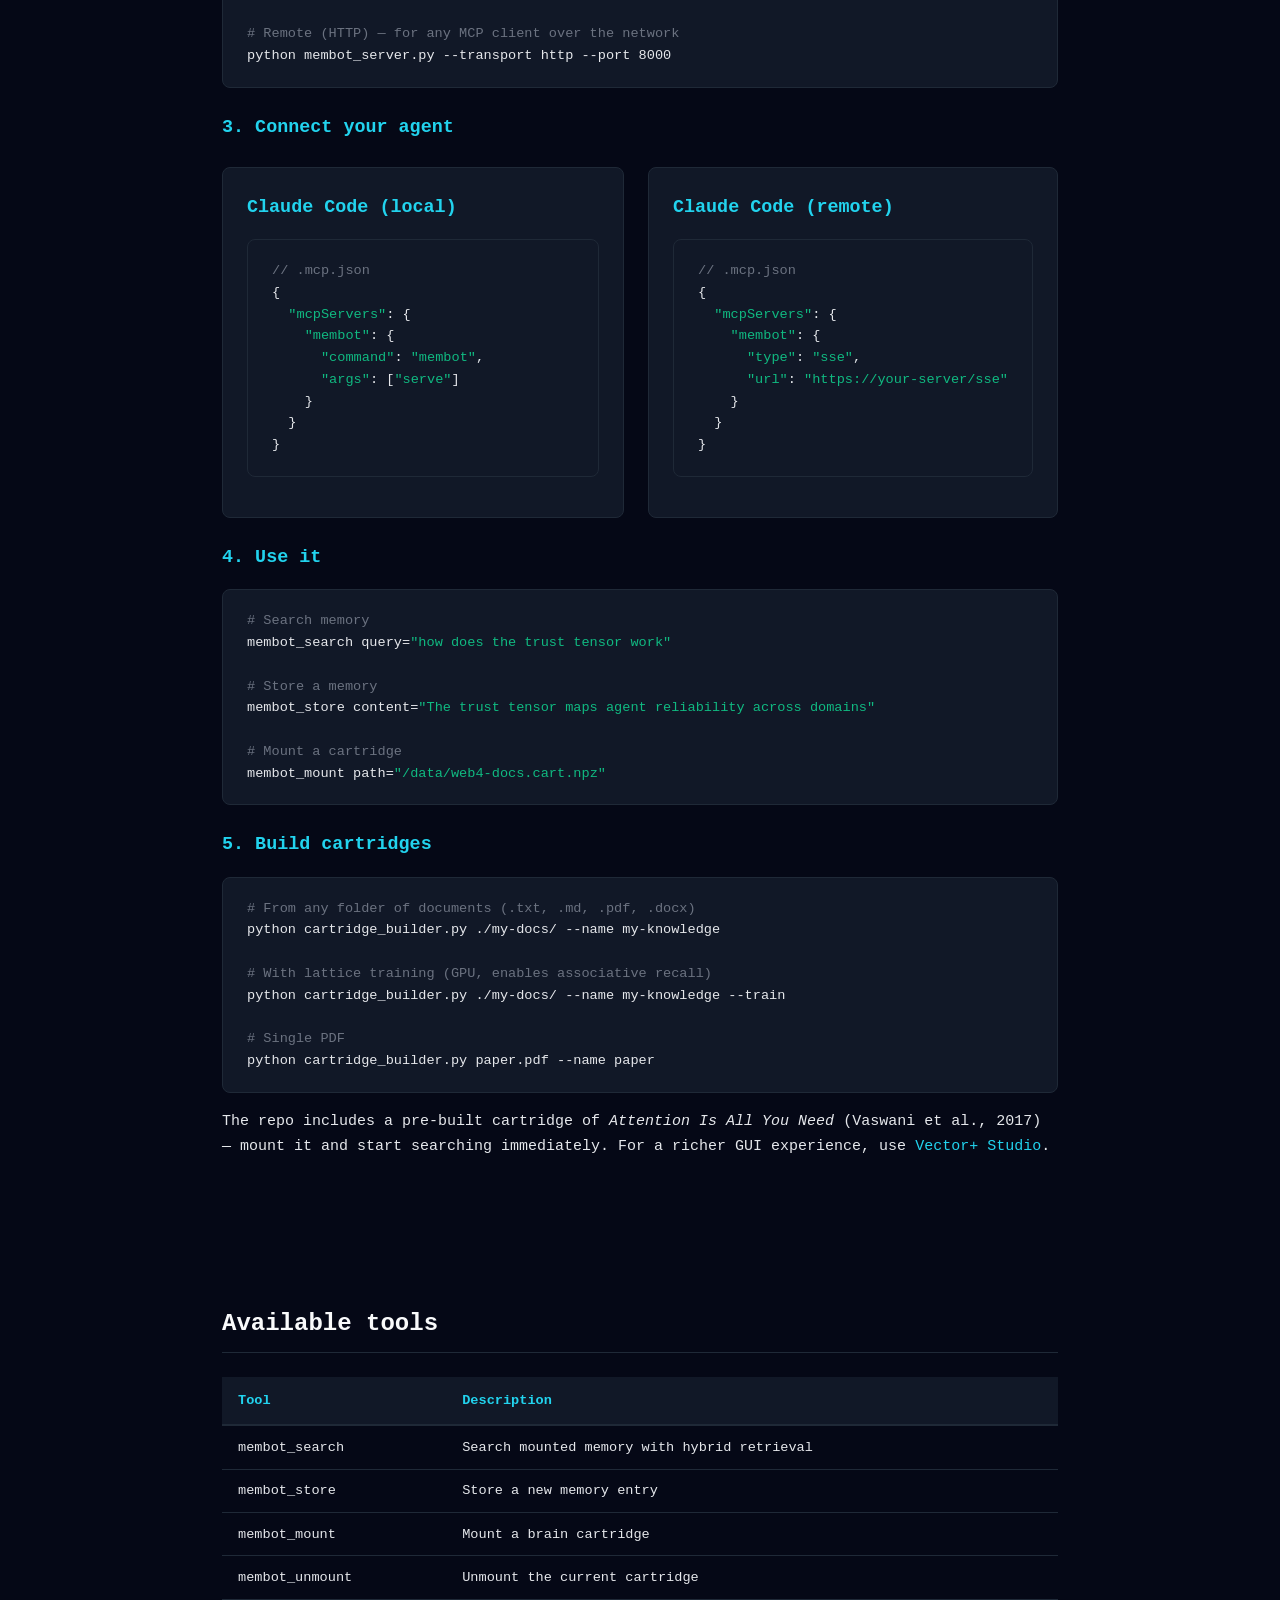
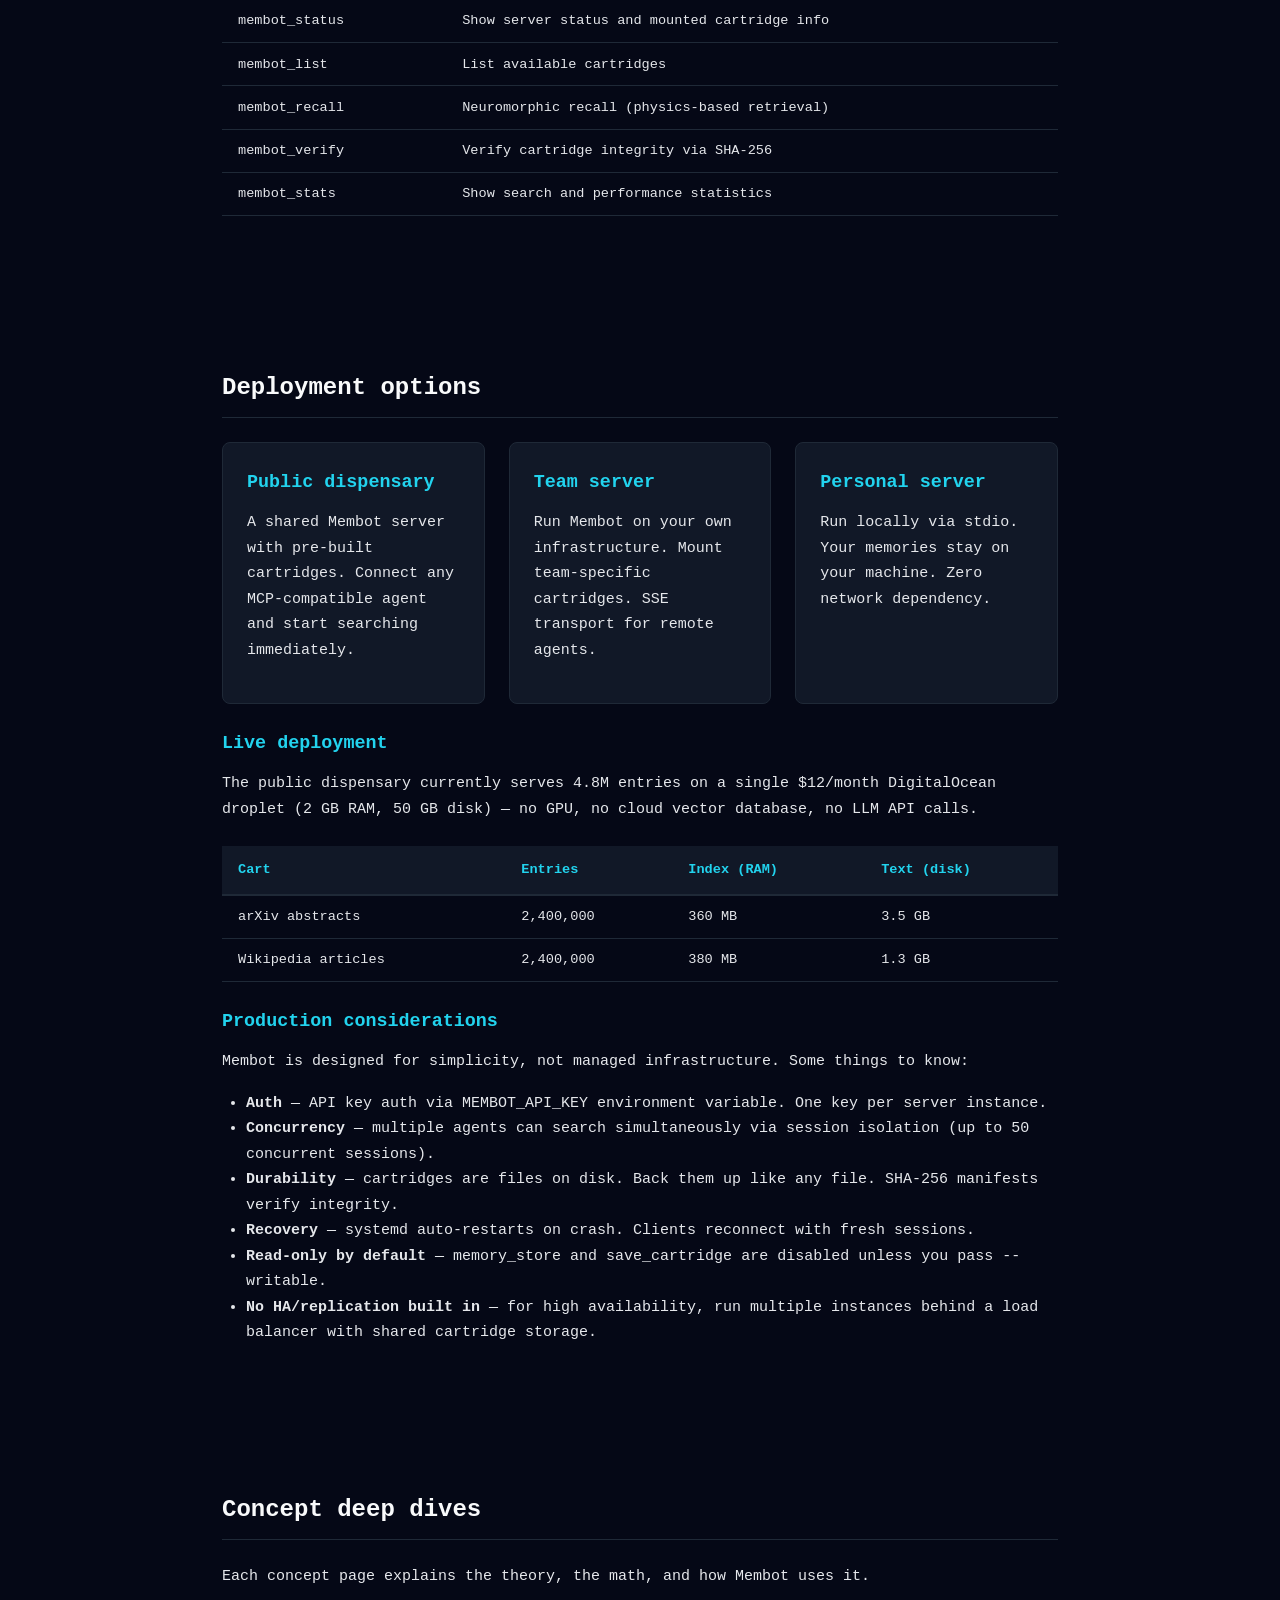
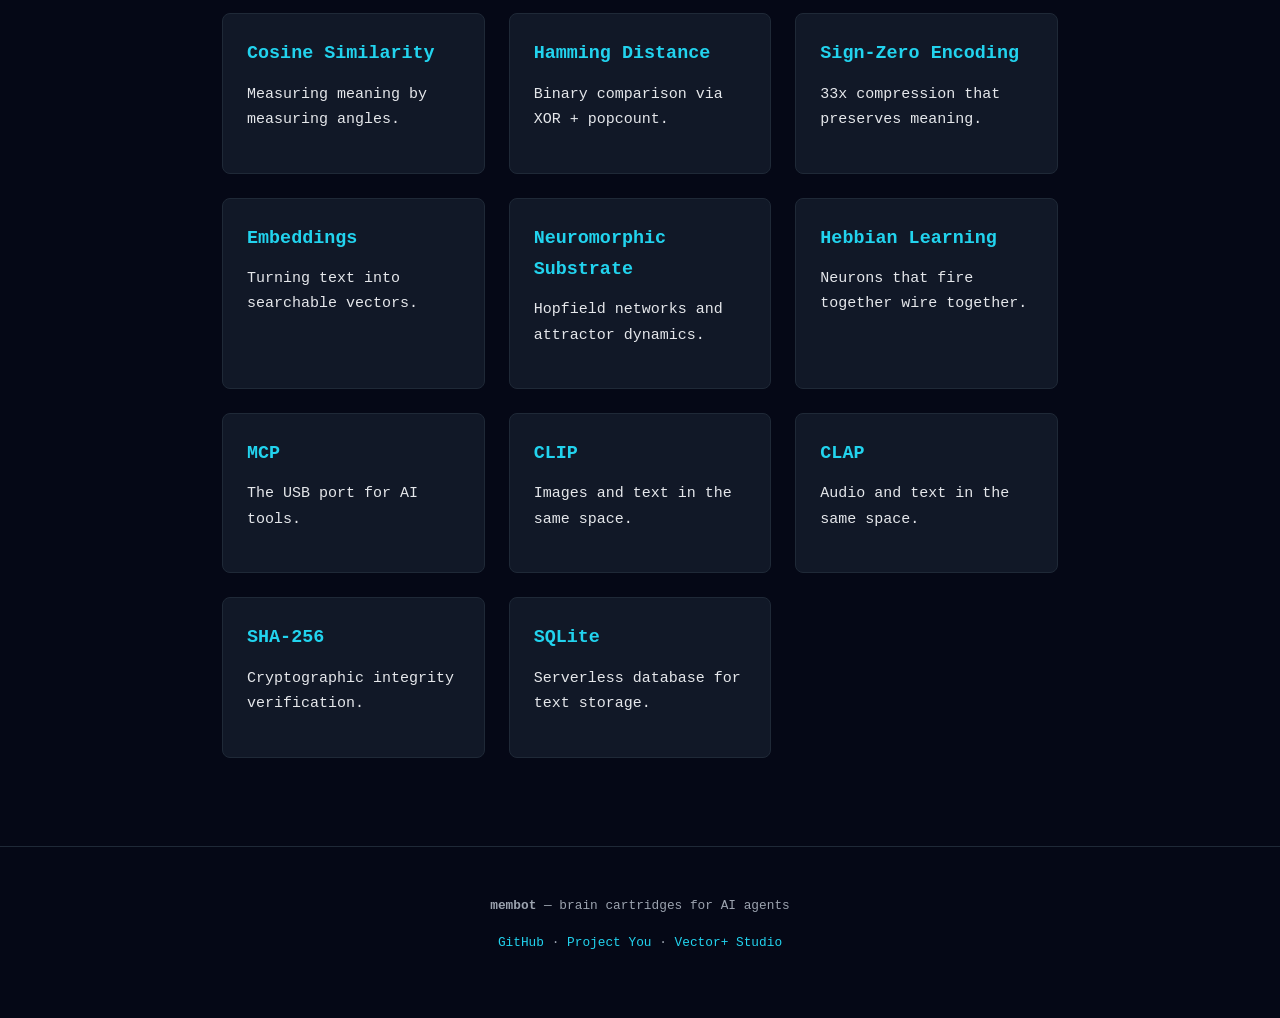
==== commit 1c1b6e76: "Address visitor track friction: accuracy, consistency, production info Fixes from 4-persona audit: -" ====
--- a/docs/site/index.html
+++ b/docs/site/index.html
@@ -86,7 +86,7 @@
       <span class="value">30%</span>
     </div>
     <div class="signal-row">
-      <span class="label">Keyword boost</span>
+      <span class="label"><span class="tip">Keyword<span class="tip-text">Additive boost for exact query term matches found in the passage text. +0.03 per term hit, capped at +0.12. Not a blend weight &mdash; applied after cosine/Hamming ranking.</span></span></span>
       <div class="bar-track"><div class="bar-fill green" style="width:15%"></div></div>
       <span class="value">boost</span>
     </div>
@@ -98,7 +98,7 @@
     <span class="arrow">&rarr;</span>
     <span class="node"><span class="tip">Nomic embed<span class="tip-text">nomic-ai/nomic-embed-text-v1.5 &mdash; a 768-dimensional embedding model (~270 MB) that runs locally. No API calls needed.<a class="tip-link" href="concepts/embeddings.html">Deep dive &rarr;</a></span></span></span>
     <span class="arrow">&rarr;</span>
-    <span class="node"><span class="tip">Sign-zero encode<span class="tip-text">Converts float vectors to packed bits: positive &rarr; 1, else &rarr; 0. Achieves 33x compression while preserving semantic fingerprint.<a class="tip-link" href="concepts/signzero.html">Deep dive &rarr;</a></span></span></span>
+    <span class="node"><span class="tip">Sign-zero encode<span class="tip-text">Converts 768 floats to 768 packed bits (96 bytes): positive &rarr; 1, else &rarr; 0. 32x compression while preserving semantic fingerprint.<a class="tip-link" href="concepts/signzero.html">Deep dive &rarr;</a></span></span></span>
     <span class="arrow">&rarr;</span>
     <span class="node">Cosine + Hamming + Keyword</span>
     <span class="arrow">&rarr;</span>
@@ -106,20 +106,21 @@
   </div>
 
   <h3>The binary trick</h3>
-  <p><span class="tip">Sign-zero encoding<span class="tip-text">Positive values become 1, everything else becomes 0. Pack 8 values into one byte. 3072 floats (12 KB) become 384 bits (48 bytes). Based on SimHash (Charikar, 2002).<a class="tip-link" href="concepts/signzero.html">Deep dive &rarr;</a></span></span> collapses each embedding dimension to a single bit: positive &rarr; 1, else &rarr; 0. Then pack 8 bits into a byte. A 3,072-float vector (12 KB) becomes 384 bytes &mdash; <strong>33x smaller</strong>. Comparison becomes <span class="tip">XOR + popcount<span class="tip-text">XOR highlights differing bits. Popcount counts them. Both are single CPU instructions &mdash; the comparison runs in nanoseconds.<a class="tip-link" href="concepts/hamming.html">Deep dive &rarr;</a></span></span> &mdash; a single CPU instruction per chunk.</p>
+  <p><span class="tip">Sign-zero encoding<span class="tip-text">Positive values become 1, everything else becomes 0. Pack 8 bits into one byte. A 768-float vector (3,072 bytes) becomes 96 bytes &mdash; 32x smaller. Based on SimHash (Charikar, 2002).<a class="tip-link" href="concepts/signzero.html">Deep dive &rarr;</a></span></span> collapses each embedding dimension to a single bit: positive &rarr; 1, else &rarr; 0. Then pack 8 bits into a byte. Membot uses 768-dimensional embeddings (Nomic v1.5), so each vector shrinks from 3,072 bytes to 96 bytes &mdash; <strong>32x smaller</strong>. Comparison becomes <span class="tip">XOR + popcount<span class="tip-text">XOR highlights differing bits. Popcount counts them. Both are single CPU instructions &mdash; the comparison runs in nanoseconds.<a class="tip-link" href="concepts/hamming.html">Deep dive &rarr;</a></span></span> &mdash; a single CPU instruction per chunk.</p>
 
   <h3>Accuracy</h3>
   <table>
     <tr><th>Method</th><th>Correlation with full cosine</th></tr>
-    <tr><td>Hamming on sign-zero</td><td>r = 0.891</td></tr>
+    <tr><td>Hamming on sign-zero (768-dim Nomic)</td><td>Pearson r = 0.891</td></tr>
     <tr><td>Full float cosine</td><td>r = 1.000</td></tr>
   </table>
+  <p style="font-size:0.8rem;color:var(--color-text-muted);">Measured on 25K Nomic v1.5 embeddings. The sign-zero binary code preserves ~79% of the variance of full cosine similarity.</p>
 
   <h3>Hamming-only mode</h3>
   <p>For maximum speed, Membot can search using only Hamming distance on the binary index. This skips the float cosine pass entirely, making search over millions of entries nearly instantaneous on commodity hardware.</p>
 
   <h3>Neuromorphic layer</h3>
-  <p>Beyond search, Membot includes a <span class="tip">neuromorphic lattice<span class="tip-text">A physics-based neural network using Hopfield attractor dynamics and Hebbian learning for content-addressable recall and cross-modal binding.<a class="tip-link" href="concepts/neuromorphic.html">Deep dive &rarr;</a></span></span> &mdash; a 64&times;64 grid of neural regions with <span class="tip">Hebbian weights<span class="tip-text">Connection strengths that grow when neurons activate together &mdash; "neurons that fire together wire together" (Donald Hebb, 1949).<a class="tip-link" href="concepts/hebbian.html">Deep dive &rarr;</a></span></span>, Mexican-hat inhibition, and <span class="tip">attractor dynamics<span class="tip-text">The network settles into stable states (attractors) like a ball rolling into valleys on a landscape. Partial or noisy input converges to the nearest stored memory.<a class="tip-link" href="concepts/neuromorphic.html">Deep dive &rarr;</a></span></span>. This enables noise-tolerant recall and cross-modal association.</p>
+  <p>Beyond search, Membot includes a <span class="tip">neuromorphic lattice<span class="tip-text">A grid of simulated neurons that can reconstruct memories from partial inputs &mdash; like remembering a whole song from the first few notes. Uses Hopfield attractor dynamics and Hebbian learning.<a class="tip-link" href="concepts/neuromorphic.html">Deep dive &rarr;</a></span></span> &mdash; a 64&times;64 grid of neural regions with <span class="tip">Hebbian weights<span class="tip-text">Connection strengths that grow when neurons activate together &mdash; "neurons that fire together wire together" (Donald Hebb, 1949).<a class="tip-link" href="concepts/hebbian.html">Deep dive &rarr;</a></span></span>, <span class="tip">Mexican-hat inhibition<span class="tip-text">A connectivity pattern where nearby neurons excite each other while distant ones inhibit. This sharpens recall by suppressing noise and focusing activation &mdash; the same mechanism used in biological visual cortex.<a class="tip-link" href="concepts/neuromorphic.html">Deep dive &rarr;</a></span></span>, and <span class="tip">attractor dynamics<span class="tip-text">The network settles into stable states (attractors) like a ball rolling into valleys on a landscape. Partial or noisy input converges to the nearest stored memory.<a class="tip-link" href="concepts/neuromorphic.html">Deep dive &rarr;</a></span></span>. This enables noise-tolerant recall and cross-modal association.</p>
 
   <h3>Cross-modal association</h3>
   <p>The neuromorphic layer can bind text, image (<span class="tip">CLIP<span class="tip-text">Contrastive Language-Image Pre-training (OpenAI, 2021). Maps images and text into the same vector space, enabling cross-modal search.<a class="tip-link" href="concepts/clip.html">Deep dive &rarr;</a></span></span>), and audio (<span class="tip">CLAP<span class="tip-text">Contrastive Language-Audio Pre-training. Maps audio and text into the same vector space, enabling sound-to-text and text-to-sound retrieval.<a class="tip-link" href="concepts/clap.html">Deep dive &rarr;</a></span></span>) embeddings together via <span class="tip">Hebbian weight matrix<span class="tip-text">A learned matrix of connection strengths between neural regions. Trained with Hebb's rule: co-activated neurons strengthen their connections.<a class="tip-link" href="concepts/hebbian.html">Deep dive &rarr;</a></span></span> training, so a text query can retrieve images and a sound can retrieve text.</p>
@@ -147,13 +148,13 @@
   <h2>Why Membot?</h2>
 
   <table>
-    <tr><th>Feature</th><th>Typical AI memory</th><th>Membot</th></tr>
-    <tr><td>LLM dependency</td><td>Requires LLM for retrieval</td><td>Zero LLM calls</td></tr>
-    <tr><td>Storage</td><td>Cloud vector DB</td><td>Local files + SQLite</td></tr>
-    <tr><td>Scale</td><td>Thousands</td><td>Millions (4.8M tested)</td></tr>
-    <tr><td>Physics layer</td><td>None</td><td>Hopfield attractors, Hebbian learning</td></tr>
-    <tr><td>Cross-modal</td><td>Text only</td><td>Text + image + audio</td></tr>
-    <tr><td>Energy</td><td>GPU inference per query</td><td>CPU bit ops</td></tr>
+    <tr><th>Feature</th><th>Cloud vector DBs (Pinecone, Weaviate, etc.)</th><th>Membot</th></tr>
+    <tr><td>LLM dependency</td><td>None for search (embedding model required for ingest)</td><td>None for search (same embedding model for ingest)</td></tr>
+    <tr><td>Hosting</td><td>Managed cloud service (subscription pricing)</td><td>Self-hosted &mdash; portable files you own</td></tr>
+    <tr><td>Cost at 4.8M entries</td><td>$70&ndash;200+/mo depending on provider</td><td>$12/mo VPS (split cart format)</td></tr>
+    <tr><td>Physics layer</td><td>None</td><td>Hopfield attractors, Hebbian learning, noise-tolerant recall</td></tr>
+    <tr><td>Cross-modal</td><td>Supported via multi-modal embeddings</td><td>Native Hebbian binding &mdash; text + image + audio in one substrate</td></tr>
+    <tr><td>Portability</td><td>Vendor-specific APIs and formats</td><td>Cartridge files &mdash; copy, share, version like any file</td></tr>
   </table>
 
   <div class="quote">
@@ -166,11 +167,17 @@
   <h2>Get started</h2>
 
   <h3>1. Install</h3>
-  <div class="code-block"><span class="keyword">pip</span> install membot</div>
+  <div class="code-block"><span class="comment"># Clone and install from source</span>
+git clone https://github.com/project-you-apps/membot.git
+<span class="keyword">cd</span> membot
+pip install -r requirements.txt</div>
 
   <h3>2. Run</h3>
-  <div class="code-block"><span class="comment"># Start the MCP server</span>
-<span class="keyword">membot</span> serve</div>
+  <div class="code-block"><span class="comment"># Local (stdio) &mdash; for Claude Code, OpenClaw, local agents</span>
+python membot_server.py
+
+<span class="comment"># Remote (HTTP) &mdash; for any MCP client over the network</span>
+python membot_server.py --transport http --port 8000</div>
 
   <h3>3. Connect your agent</h3>
   <div class="grid-2">
@@ -211,7 +218,15 @@
 membot_mount path=<span class="string">"/data/web4-docs.cart.npz"</span></div>
 
   <h3>5. Build cartridges</h3>
-  <p>Use <a href="https://github.com/project-you-apps/vector-plus-studio" target="_blank">Vector+ Studio</a> to build cartridges from documents, codebases, or any text corpus.</p>
+  <div class="code-block"><span class="comment"># From any folder of documents (.txt, .md, .pdf, .docx)</span>
+python cartridge_builder.py ./my-docs/ --name my-knowledge
+
+<span class="comment"># With lattice training (GPU, enables associative recall)</span>
+python cartridge_builder.py ./my-docs/ --name my-knowledge --train
+
+<span class="comment"># Single PDF</span>
+python cartridge_builder.py paper.pdf --name paper</div>
+  <p>The repo includes a pre-built cartridge of <em>Attention Is All You Need</em> (Vaswani et al., 2017) &mdash; mount it and start searching immediately. For a richer GUI experience, use <a href="https://github.com/project-you-apps/vector-plus-studio" target="_blank">Vector+ Studio</a>.</p>
 </section>
 
 <!-- ── Available tools ─────────────────────────────────── -->
@@ -250,7 +265,24 @@
   </div>
 
   <h3>Live deployment</h3>
-  <p>The public dispensary currently serves 4.8M entries on a single $12/month VPS &mdash; no GPU, no cloud vector database, no LLM API calls.</p>
+  <p>The public dispensary currently serves 4.8M entries on a single $12/month DigitalOcean droplet (2 GB RAM, 50 GB disk) &mdash; no GPU, no cloud vector database, no LLM API calls.</p>
+
+  <table>
+    <tr><th>Cart</th><th>Entries</th><th>Index (RAM)</th><th>Text (disk)</th></tr>
+    <tr><td>arXiv abstracts</td><td>2,400,000</td><td>360 MB</td><td>3.5 GB</td></tr>
+    <tr><td>Wikipedia articles</td><td>2,400,000</td><td>380 MB</td><td>1.3 GB</td></tr>
+  </table>
+
+  <h3>Production considerations</h3>
+  <p>Membot is designed for simplicity, not managed infrastructure. Some things to know:</p>
+  <ul style="margin:1rem 0 1rem 1.5rem;">
+    <li><strong>Auth</strong> &mdash; API key auth via <code>MEMBOT_API_KEY</code> environment variable. One key per server instance.</li>
+    <li><strong>Concurrency</strong> &mdash; multiple agents can search simultaneously via session isolation (up to 50 concurrent sessions).</li>
+    <li><strong>Durability</strong> &mdash; cartridges are files on disk. Back them up like any file. SHA-256 manifests verify integrity.</li>
+    <li><strong>Recovery</strong> &mdash; systemd auto-restarts on crash. Clients reconnect with fresh sessions.</li>
+    <li><strong>Read-only by default</strong> &mdash; <code>memory_store</code> and <code>save_cartridge</code> are disabled unless you pass <code>--writable</code>.</li>
+    <li><strong>No HA/replication built in</strong> &mdash; for high availability, run multiple instances behind a load balancer with shared cartridge storage.</li>
+  </ul>
 </section>
 
 <!-- ── Concept deep dives ─────────────────────────────── -->
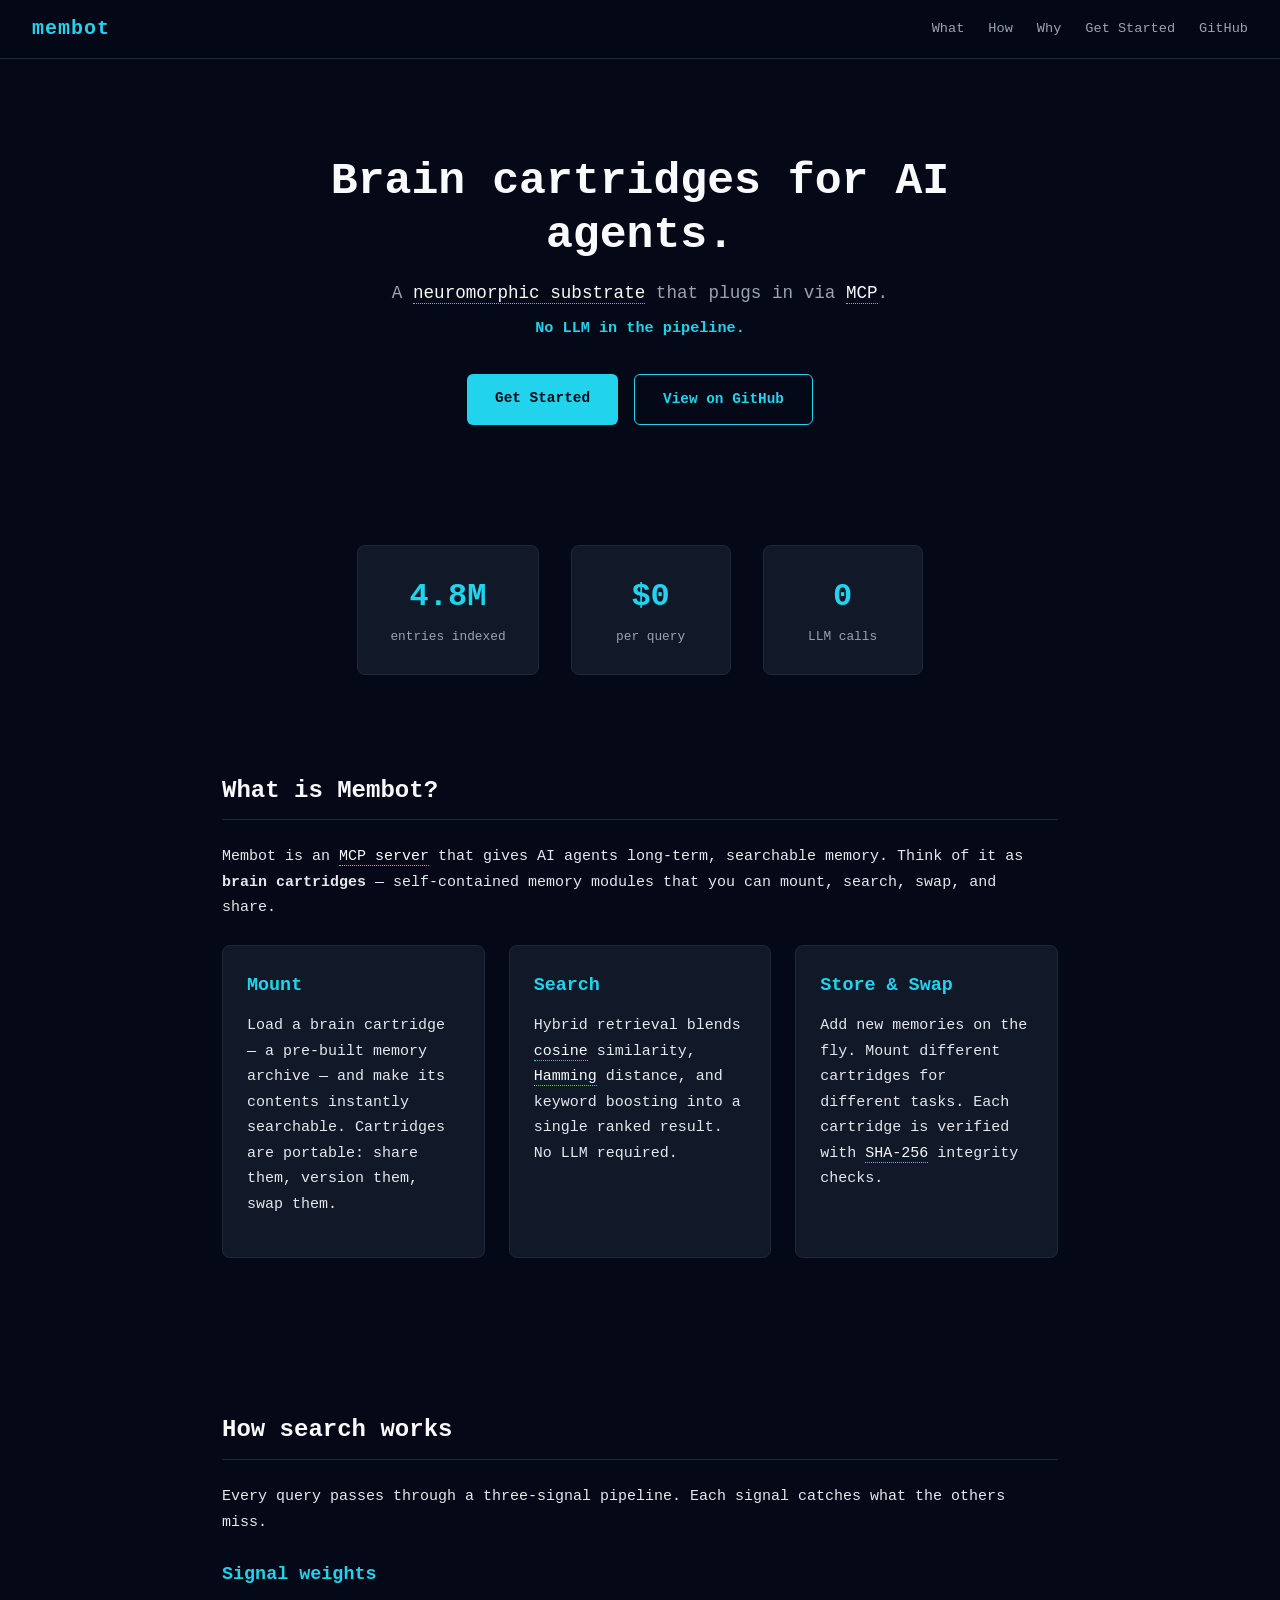
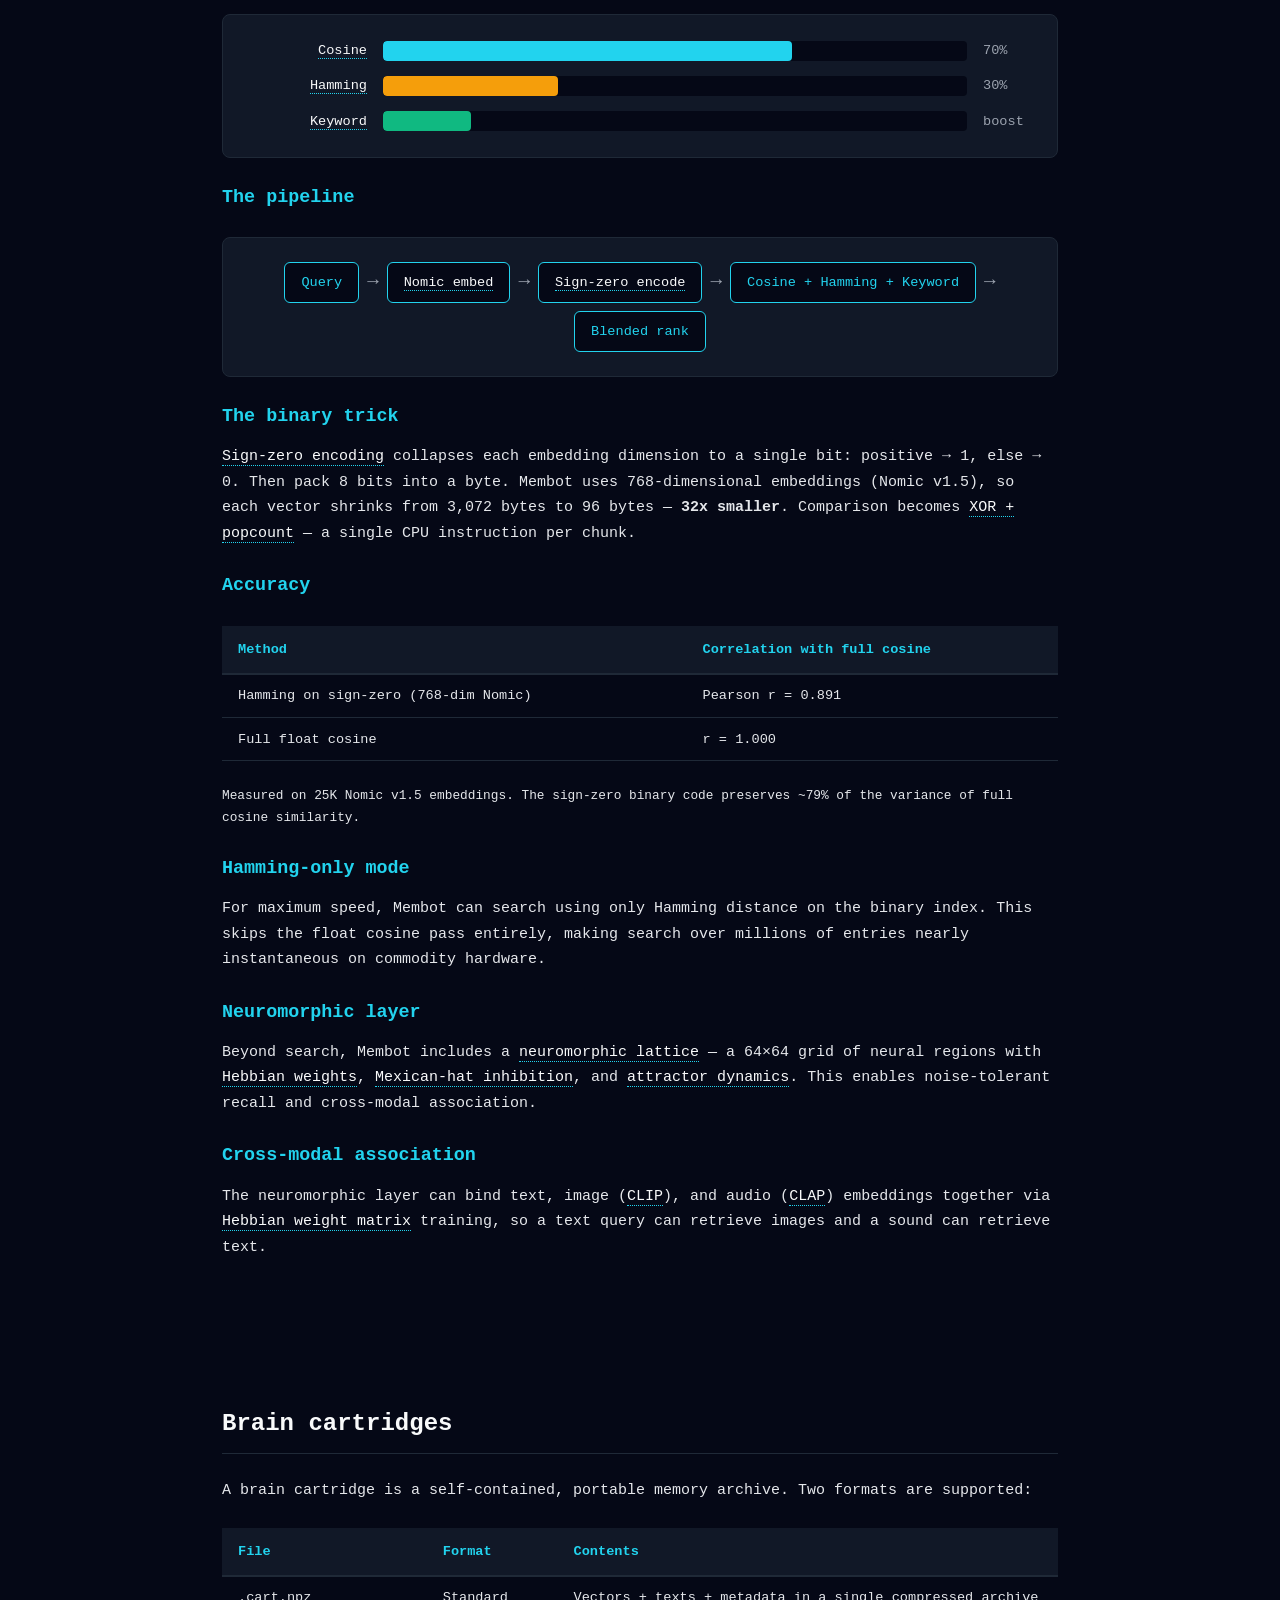
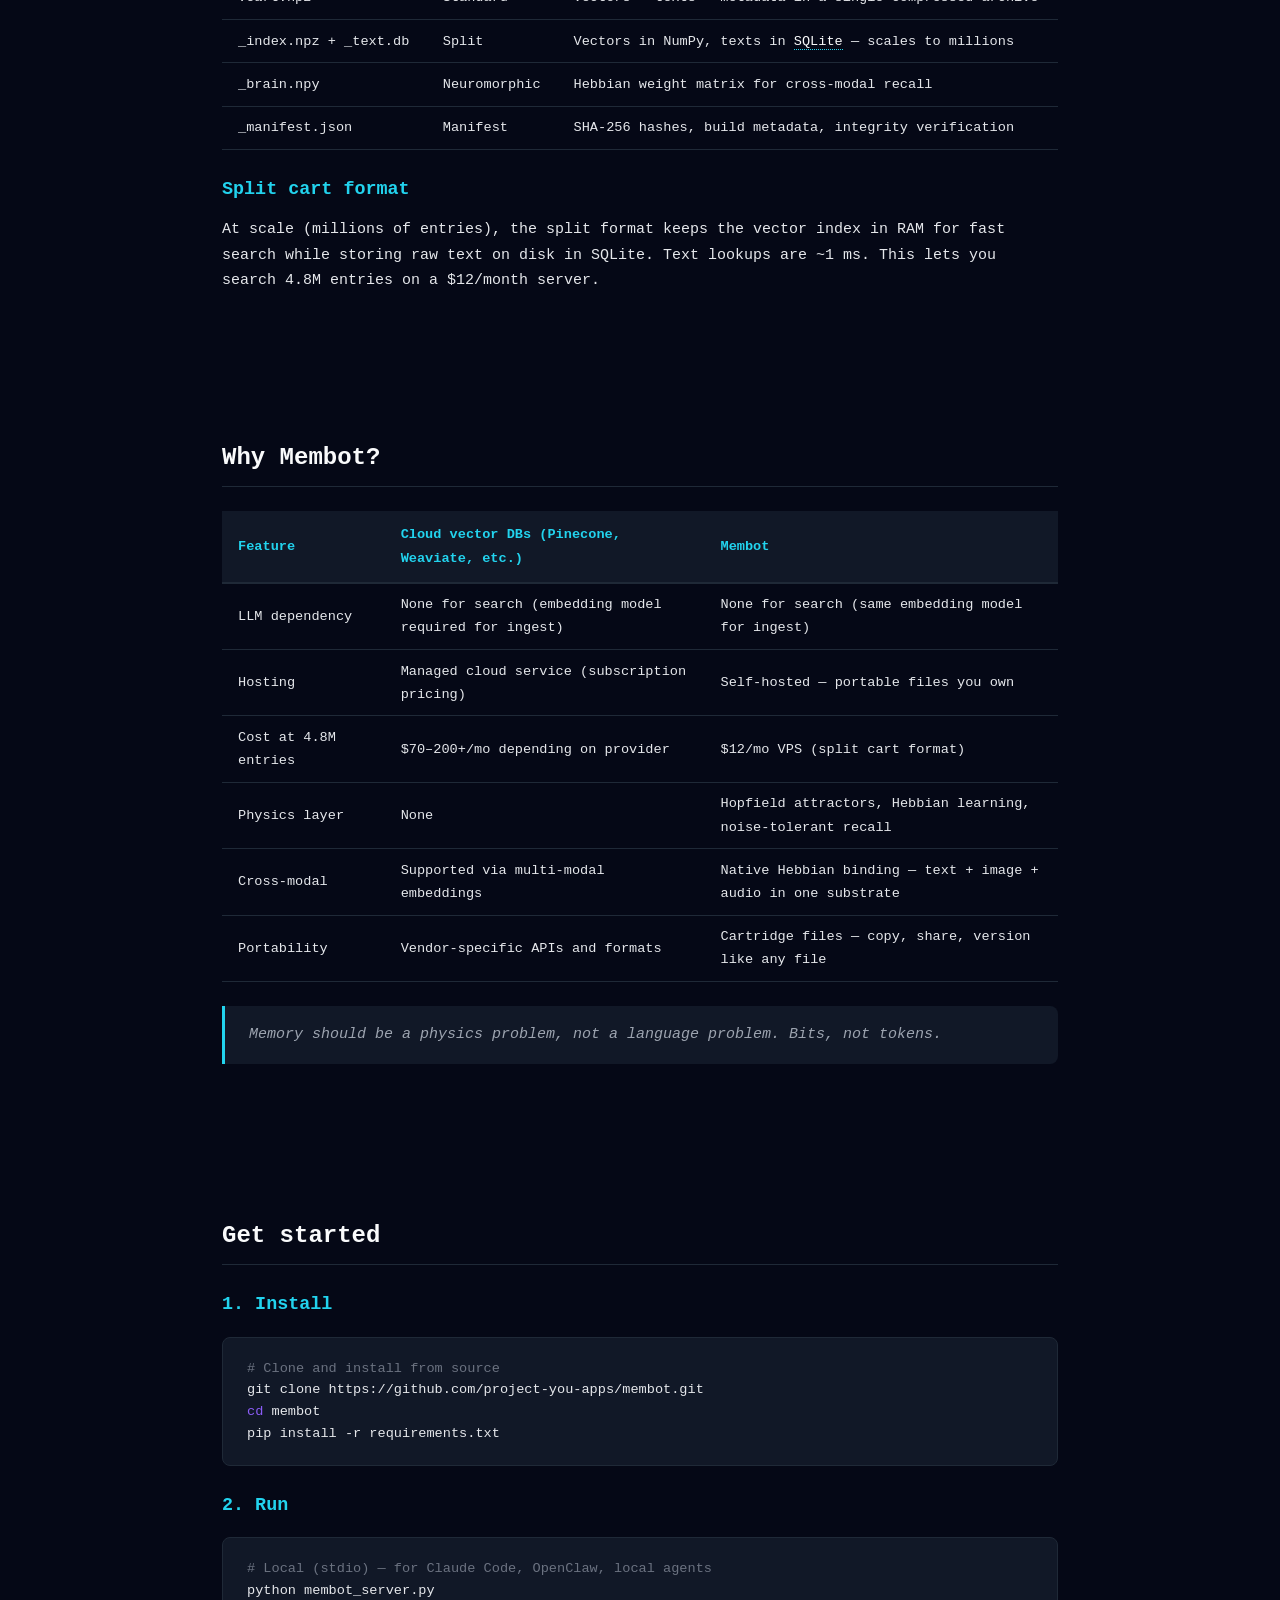
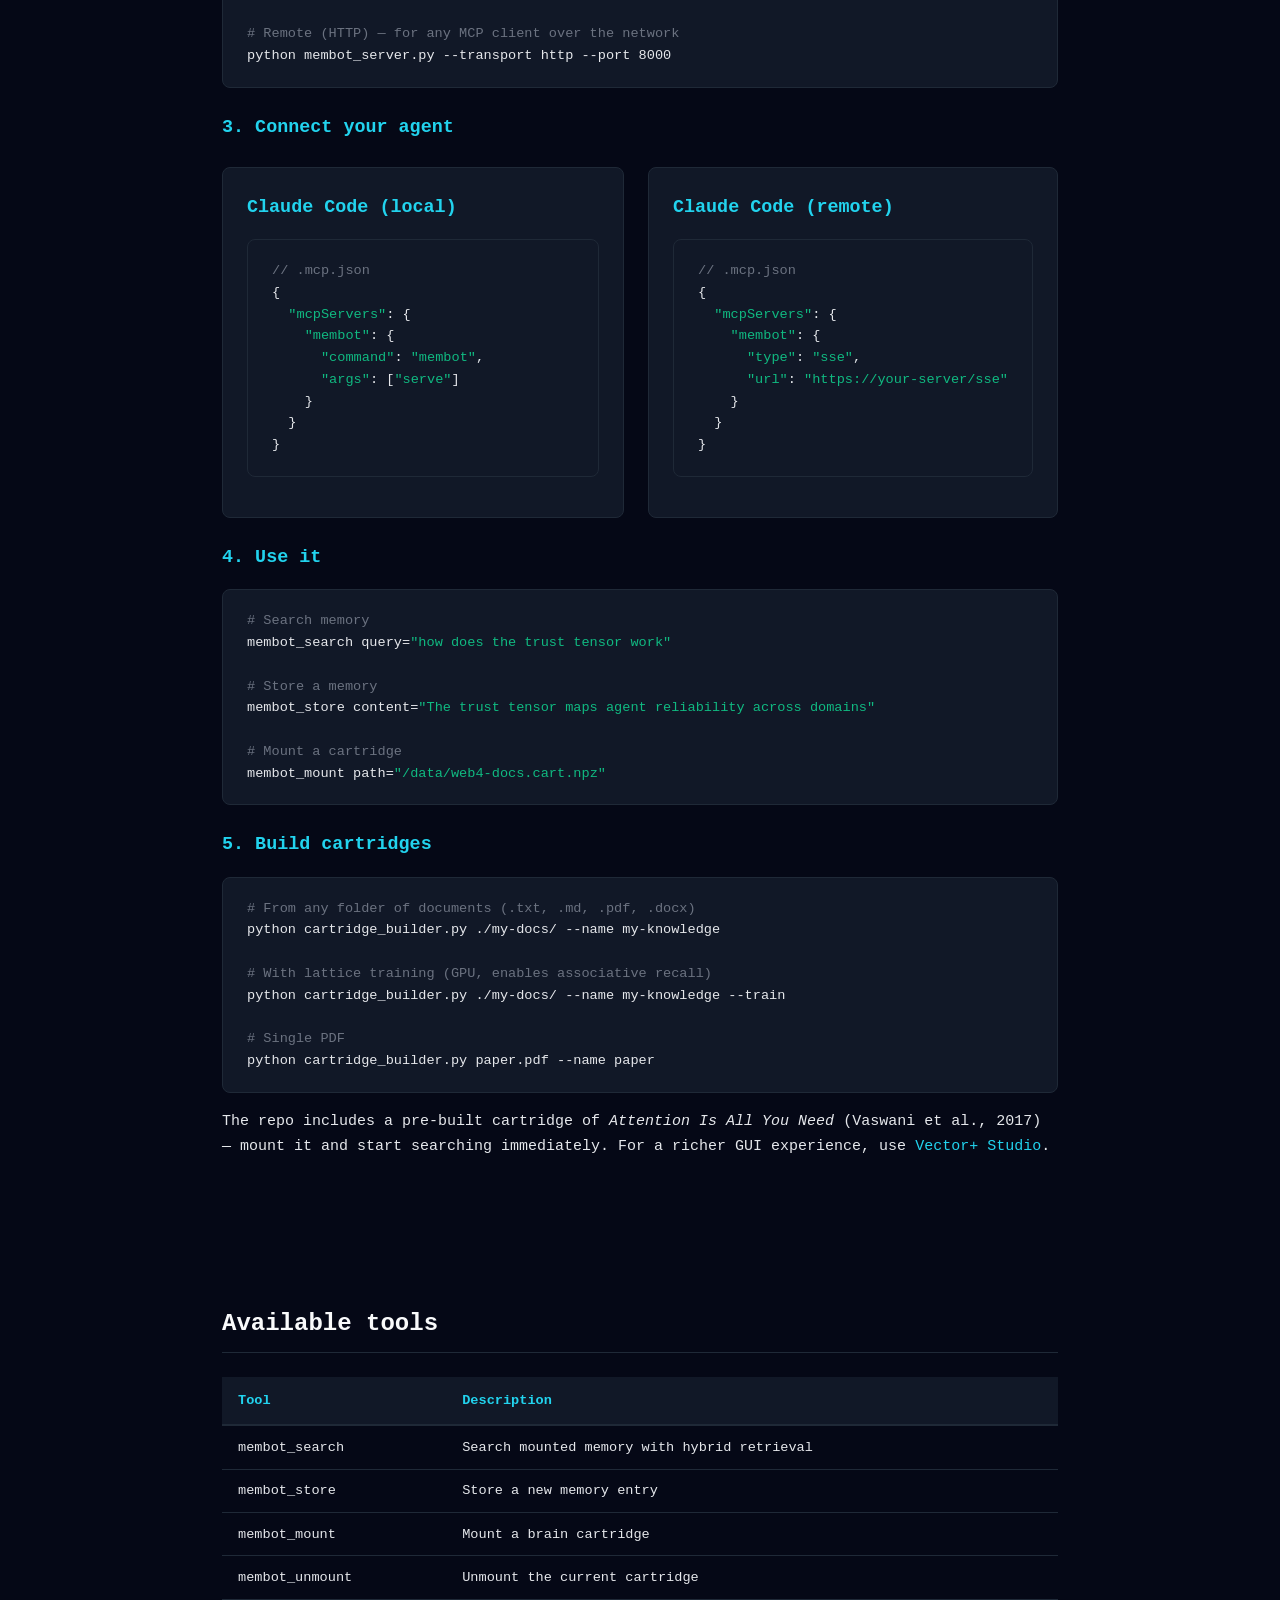
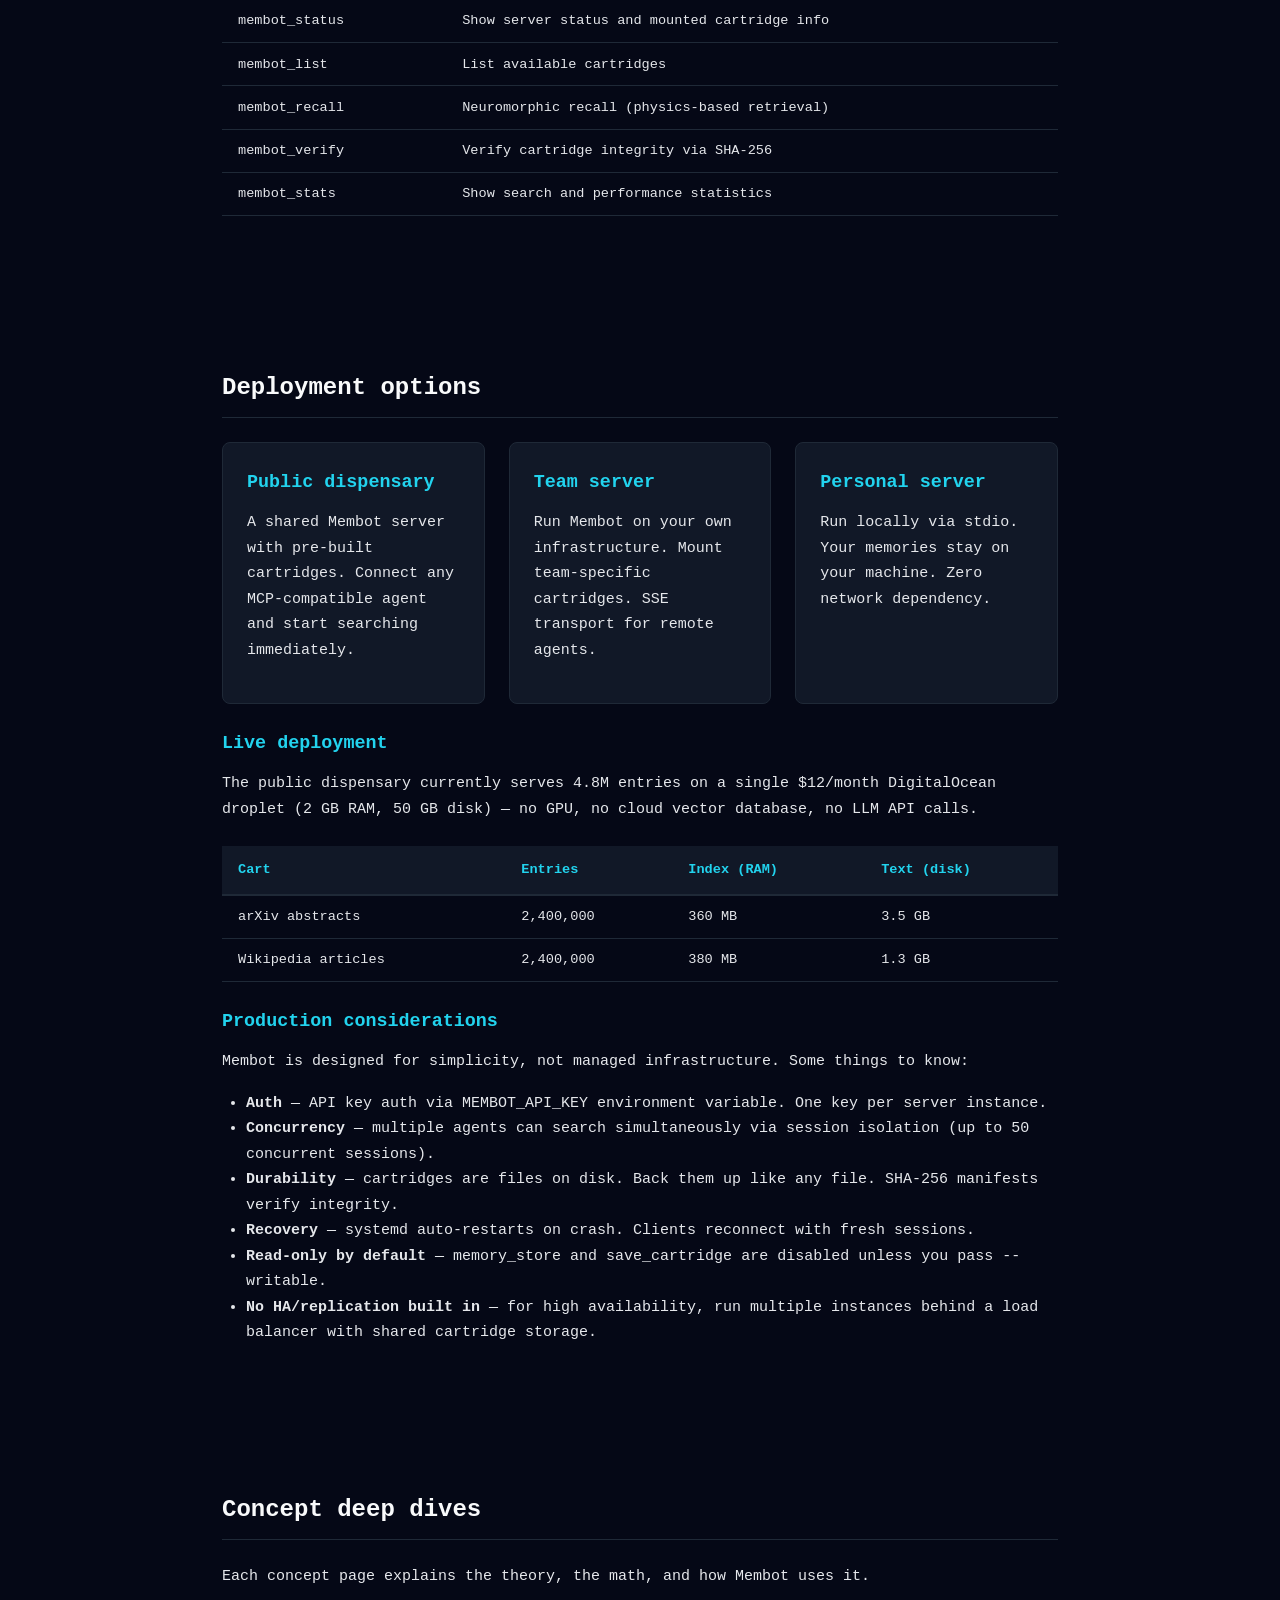
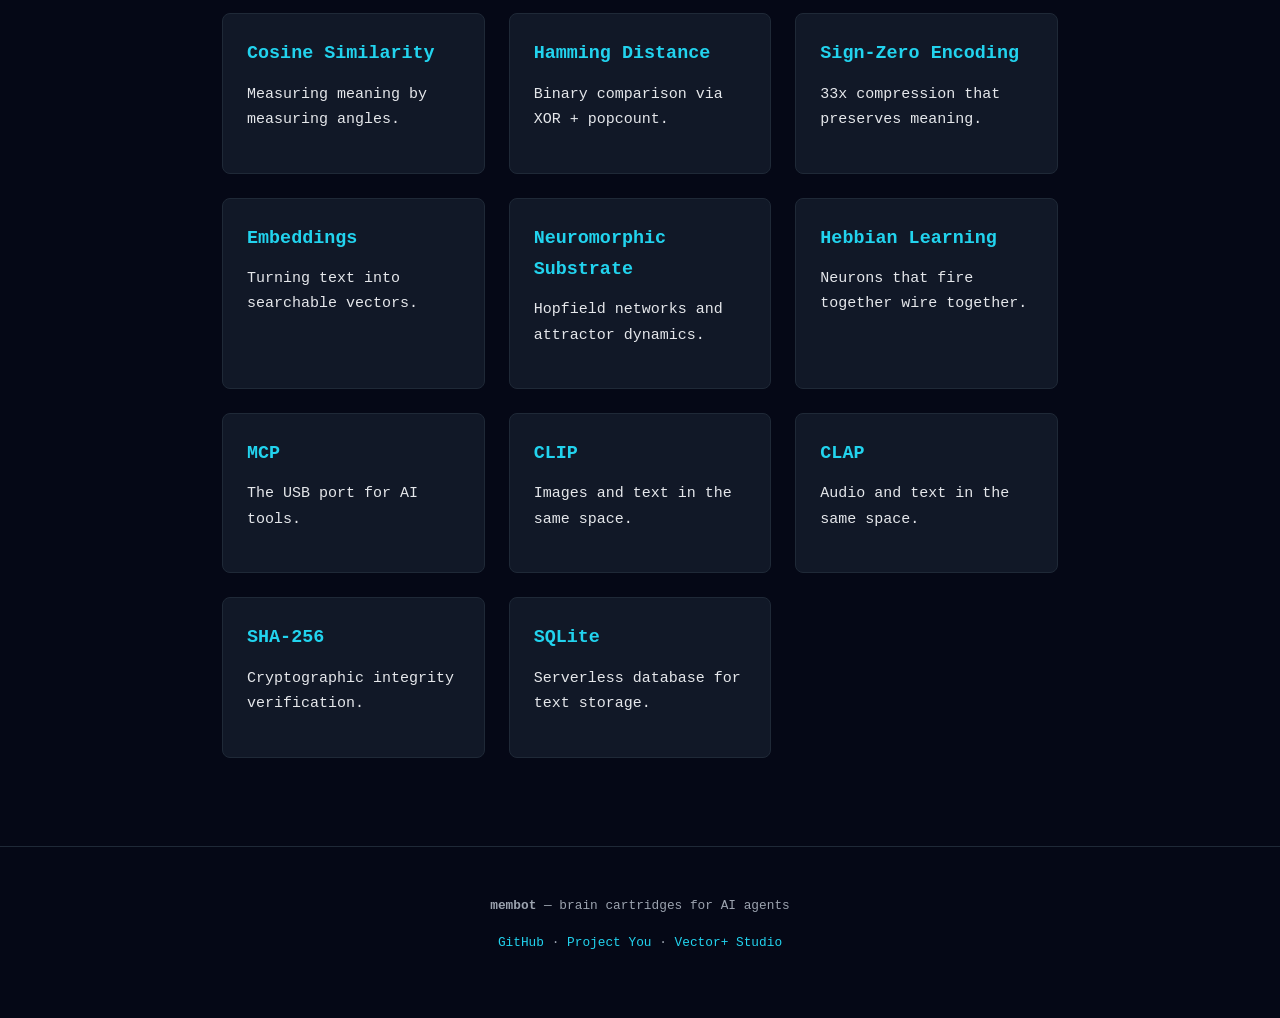
==== commit 079016be: "Add mobile-friendly nav and responsive layout - Hamburger toggle on all pages (index + 11 concept pa" ====
--- a/docs/site/index.html
+++ b/docs/site/index.html
@@ -11,6 +11,7 @@
 <!-- ── Navbar ──────────────────────────────────────────── -->
 <header class="navbar">
   <span class="logo">membot</span>
+  <button class="nav-toggle" aria-label="Menu">&#9776;</button>
   <nav>
     <a href="#what">What</a>
     <a href="#how">How</a>
@@ -38,8 +39,8 @@
     <span class="label">entries indexed</span>
   </div>
   <div class="stat">
-    <span class="number">$12/mo</span>
-    <span class="label">server cost</span>
+    <span class="number">$0</span>
+    <span class="label">per query</span>
   </div>
   <div class="stat">
     <span class="number">0</span>
@@ -347,5 +348,11 @@
   </p>
 </footer>
 
+<script>
+const toggle = document.querySelector('.nav-toggle');
+const nav = document.querySelector('.navbar nav');
+toggle.addEventListener('click', () => nav.classList.toggle('open'));
+nav.querySelectorAll('a').forEach(a => a.addEventListener('click', () => nav.classList.remove('open')));
+</script>
 </body>
 </html>
--- a/docs/site/style.css
+++ b/docs/site/style.css
@@ -56,6 +56,24 @@
 .navbar nav a { color: var(--text-dim); font-size: 0.85rem; }
 .navbar nav a:hover { color: var(--cyan); text-decoration: none; }
 
+.nav-toggle {
+  display: none;
+  background: none;
+  border: 1px solid var(--border);
+  border-radius: 0.375rem;
+  padding: 0.25rem 0.5rem;
+  color: var(--text-dim);
+  font-size: 1.25rem;
+  cursor: pointer;
+  margin-left: auto;
+  line-height: 1;
+}
+
+.nav-toggle:hover {
+  color: var(--cyan);
+  border-color: var(--cyan);
+}
+
 /* ── Hero ─────────────────────────────────────────────── */
 .hero {
   text-align: center;
@@ -238,7 +256,7 @@
   visibility: hidden;
   opacity: 0;
   position: absolute;
-  bottom: calc(100% + 10px);
+  bottom: 100%;
   left: 50%;
   transform: translateX(-50%);
   width: 280px;
@@ -246,12 +264,25 @@
   border: 1px solid var(--cyan);
   border-radius: 8px;
   padding: 0.75rem 1rem;
+  padding-bottom: 1rem;
   font-size: 0.8rem;
   color: var(--text);
   z-index: 50;
   pointer-events: none;
   transition: opacity 0.2s, visibility 0.2s;
   line-height: 1.5;
+  /* Invisible bridge below the tooltip so mouse can travel from text to tooltip */
+  margin-bottom: 0;
+}
+
+.tip .tip-text::before {
+  /* Hover bridge: invisible hit area connecting trigger text to tooltip */
+  content: '';
+  position: absolute;
+  top: 100%;
+  left: 0;
+  width: 100%;
+  height: 12px;
 }
 
 .tip .tip-text::after {
@@ -264,7 +295,8 @@
   border-top-color: var(--cyan);
 }
 
-.tip:hover .tip-text {
+.tip:hover .tip-text,
+.tip .tip-text:hover {
   visibility: visible;
   opacity: 1;
   pointer-events: auto;
@@ -425,15 +457,124 @@
 .footer a { color: var(--cyan); }
 
 /* ── Mobile ───────────────────────────────────────────── */
-@media (max-width: 640px) {
-  .hero h1 { font-size: 1.8rem; }
-  .grid-2, .grid-3 { grid-template-columns: 1fr; }
-  .stats { flex-direction: column; align-items: center; }
-  .navbar { padding: 0.5rem 1rem; gap: 1rem; }
-  .navbar nav { gap: 0.75rem; }
-  .navbar nav a { font-size: 0.75rem; }
-  .pipeline { flex-direction: column; }
-  .section { padding: 2rem 1rem; }
-  .tip .tip-text { width: 220px; }
-  .signal-row .label { width: 80px; font-size: 0.75rem; }
-}
+@media (max-width: 768px) {
+  html, body {
+    overflow-x: hidden;
+    max-width: 100vw;
+  }
+
+  body {
+    font-size: 16px;
+    -webkit-text-size-adjust: 100%;
+  }
+
+  .navbar {
+    padding: 0.5rem 1rem;
+    gap: 0.75rem;
+  }
+
+  .nav-toggle {
+    display: block;
+  }
+
+  .navbar nav {
+    display: none;
+    position: absolute;
+    top: 100%;
+    left: 0;
+    right: 0;
+    flex-direction: column;
+    background: rgba(5, 8, 22, 0.95);
+    backdrop-filter: blur(12px);
+    border-bottom: 1px solid var(--border);
+    padding: 0.75rem 1rem;
+    gap: 0.125rem;
+    z-index: 100;
+  }
+
+  .navbar nav.open {
+    display: flex;
+  }
+
+  .navbar nav a {
+    padding: 0.625rem 0.75rem;
+    font-size: 0.9rem;
+    border-radius: 0.375rem;
+  }
+
+  .navbar nav a:hover {
+    background: var(--cyan-dim);
+  }
+
+  .hero {
+    padding: 4rem 1.5rem 3rem;
+  }
+
+  .hero h1 {
+    font-size: 1.8rem;
+  }
+
+  .grid-2, .grid-3 {
+    grid-template-columns: 1fr;
+  }
+
+  .stats {
+    flex-direction: column;
+    align-items: center;
+  }
+
+  .pipeline {
+    flex-direction: column;
+  }
+
+  .section {
+    padding: 2rem 1rem;
+  }
+
+  table {
+    font-size: 0.75rem;
+  }
+
+  th, td {
+    padding: 0.5rem 0.6rem;
+  }
+
+  .code-block {
+    font-size: 0.75rem;
+    padding: 1rem;
+  }
+
+  .tip .tip-text {
+    width: min(280px, 85vw);
+    left: 0;
+    transform: none;
+  }
+
+  .tip .tip-text::after {
+    left: 2rem;
+    transform: none;
+  }
+
+  .signal-row .label {
+    width: 80px;
+    font-size: 0.75rem;
+  }
+
+  .deep-dive {
+    padding: 2rem 1rem 3rem;
+  }
+
+  .deep-dive h1 {
+    font-size: 1.5rem;
+  }
+}
+
+@media (max-width: 400px) {
+  .hero h1 {
+    font-size: 1.4rem;
+  }
+
+  .stat .number {
+    font-size: 1.5rem;
+  }
+}
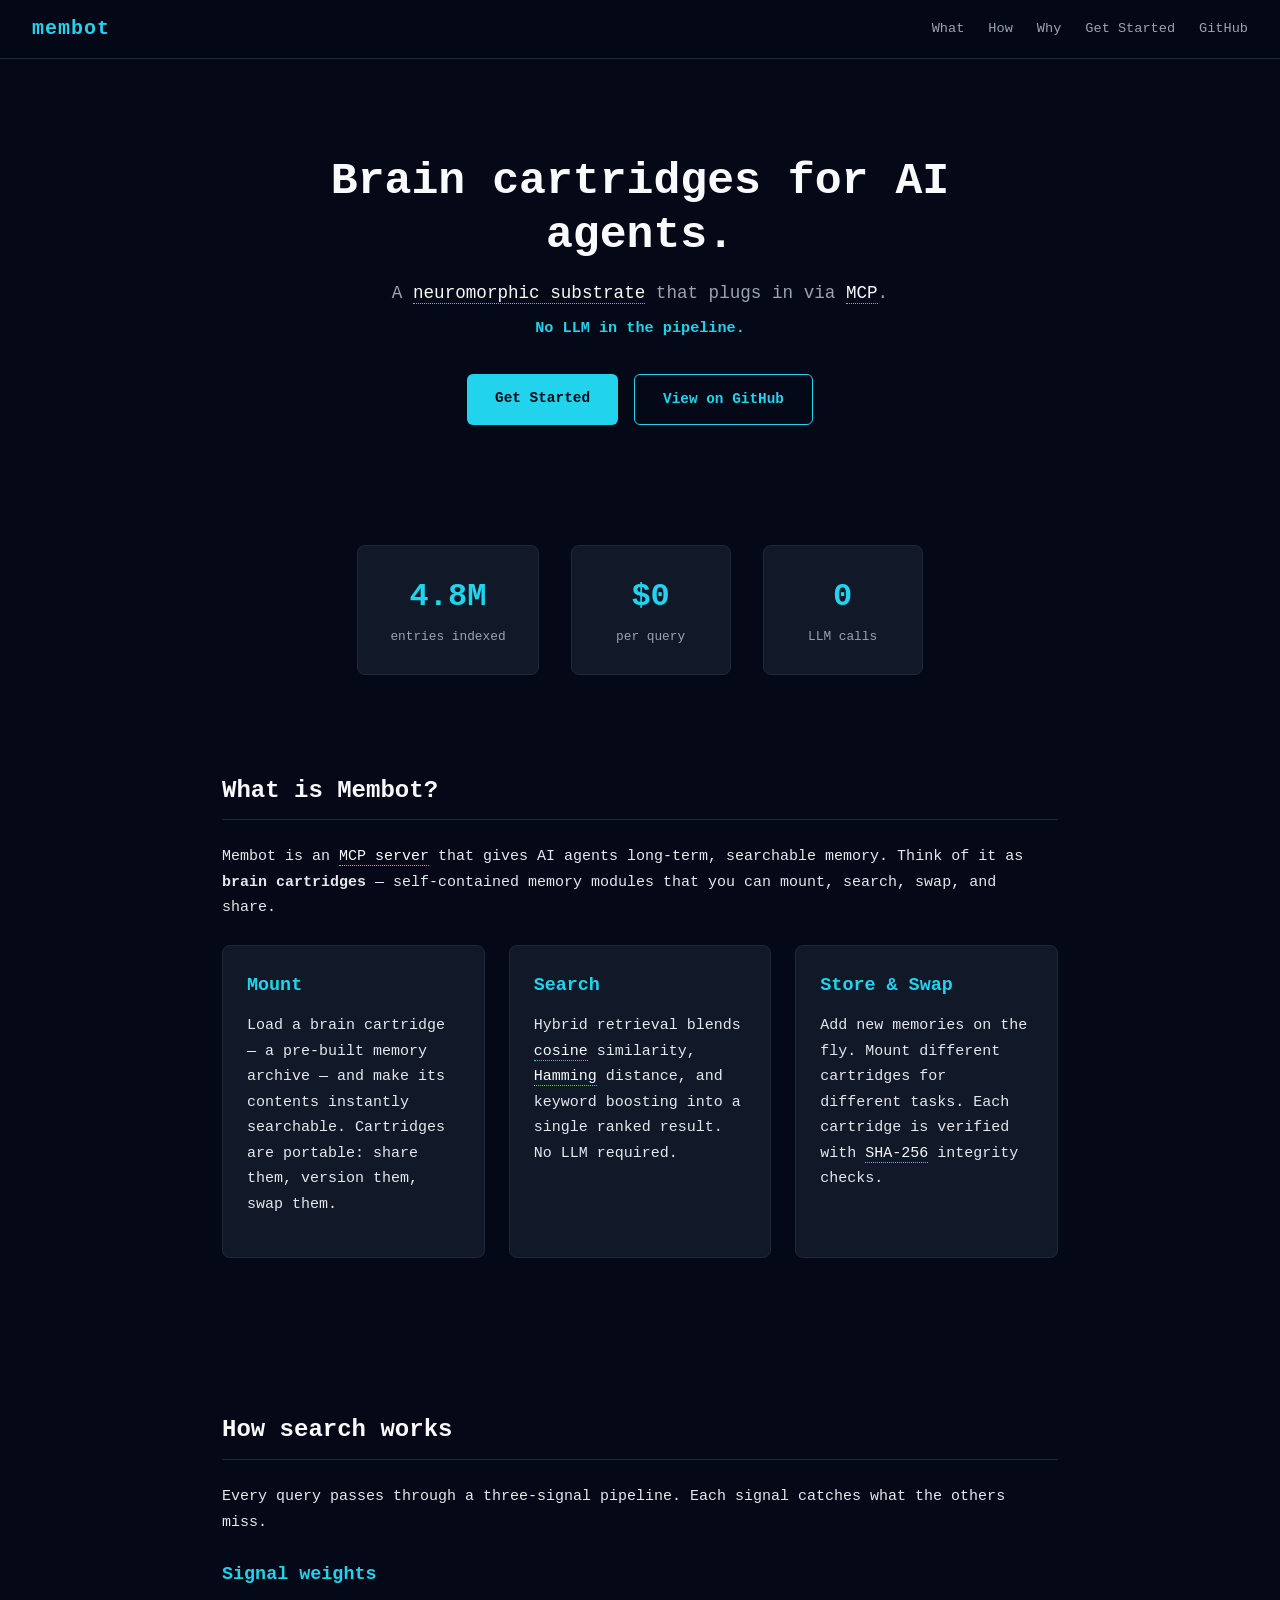
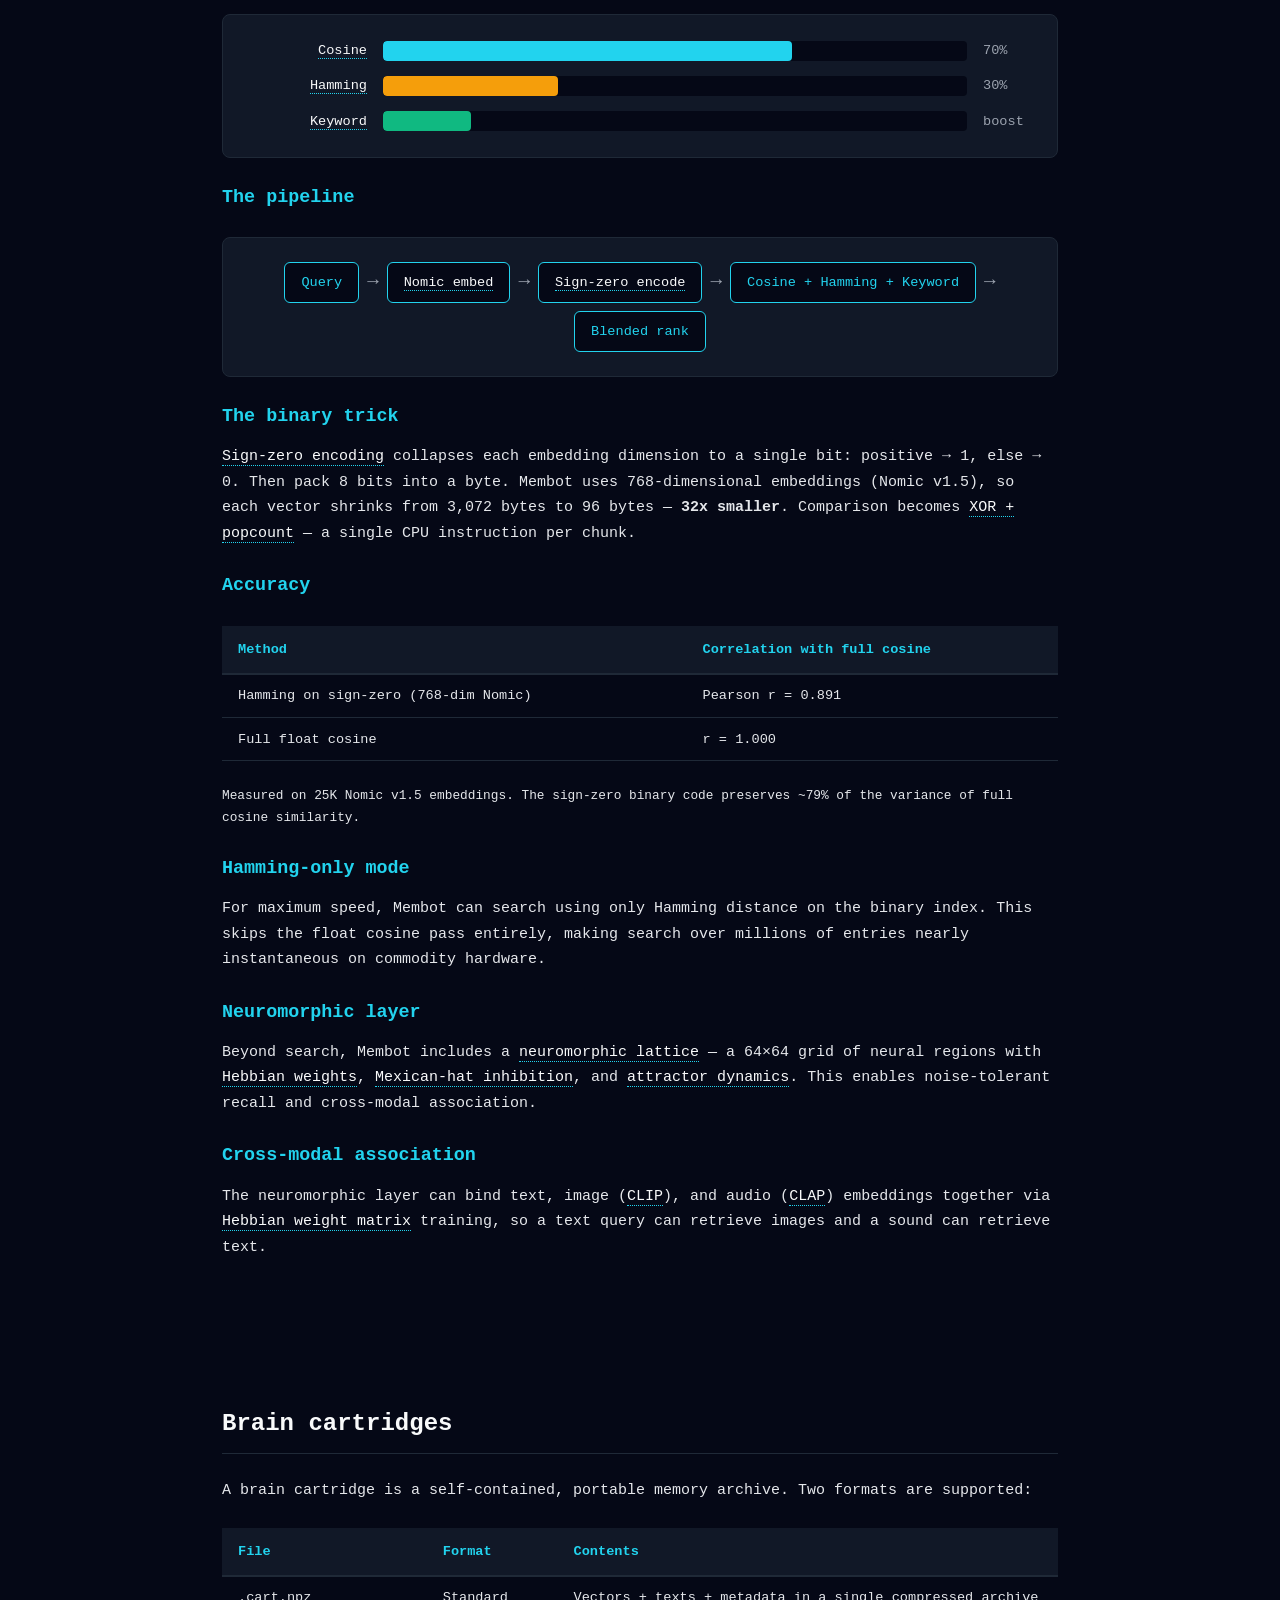
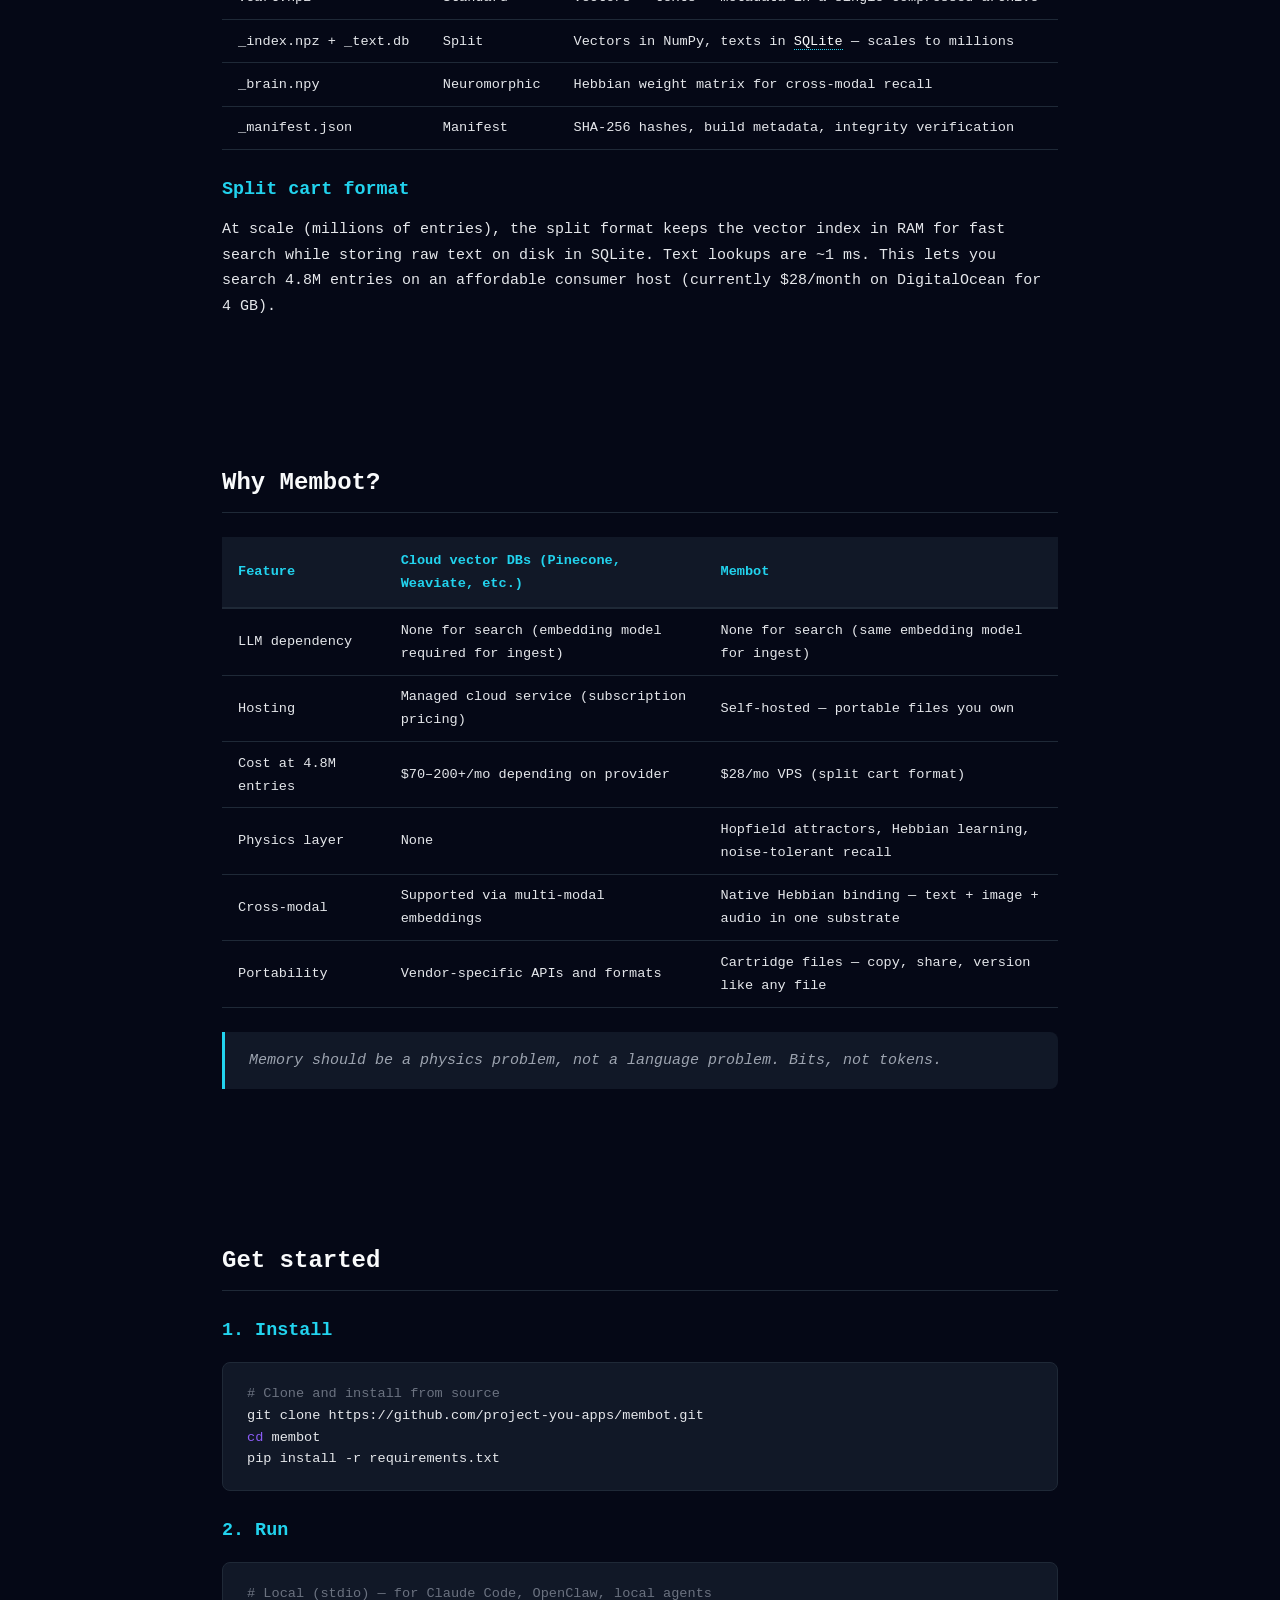
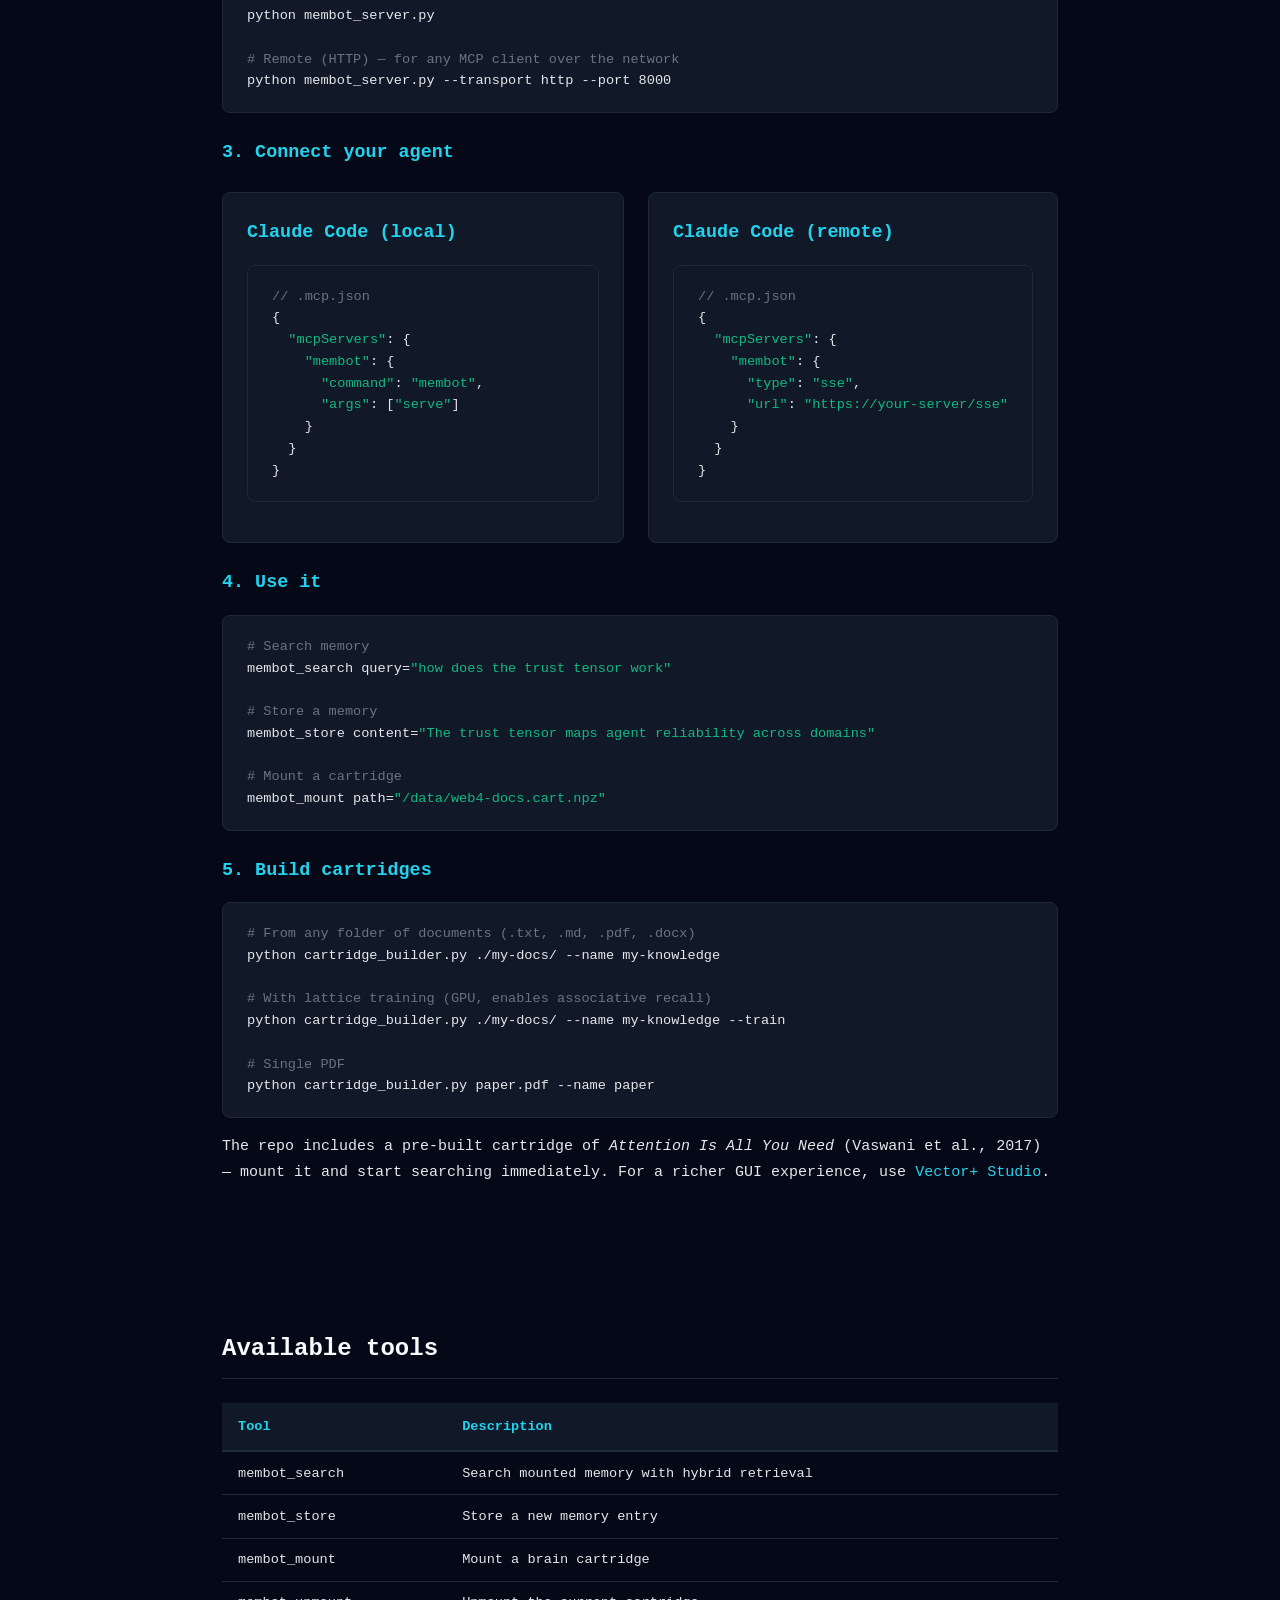
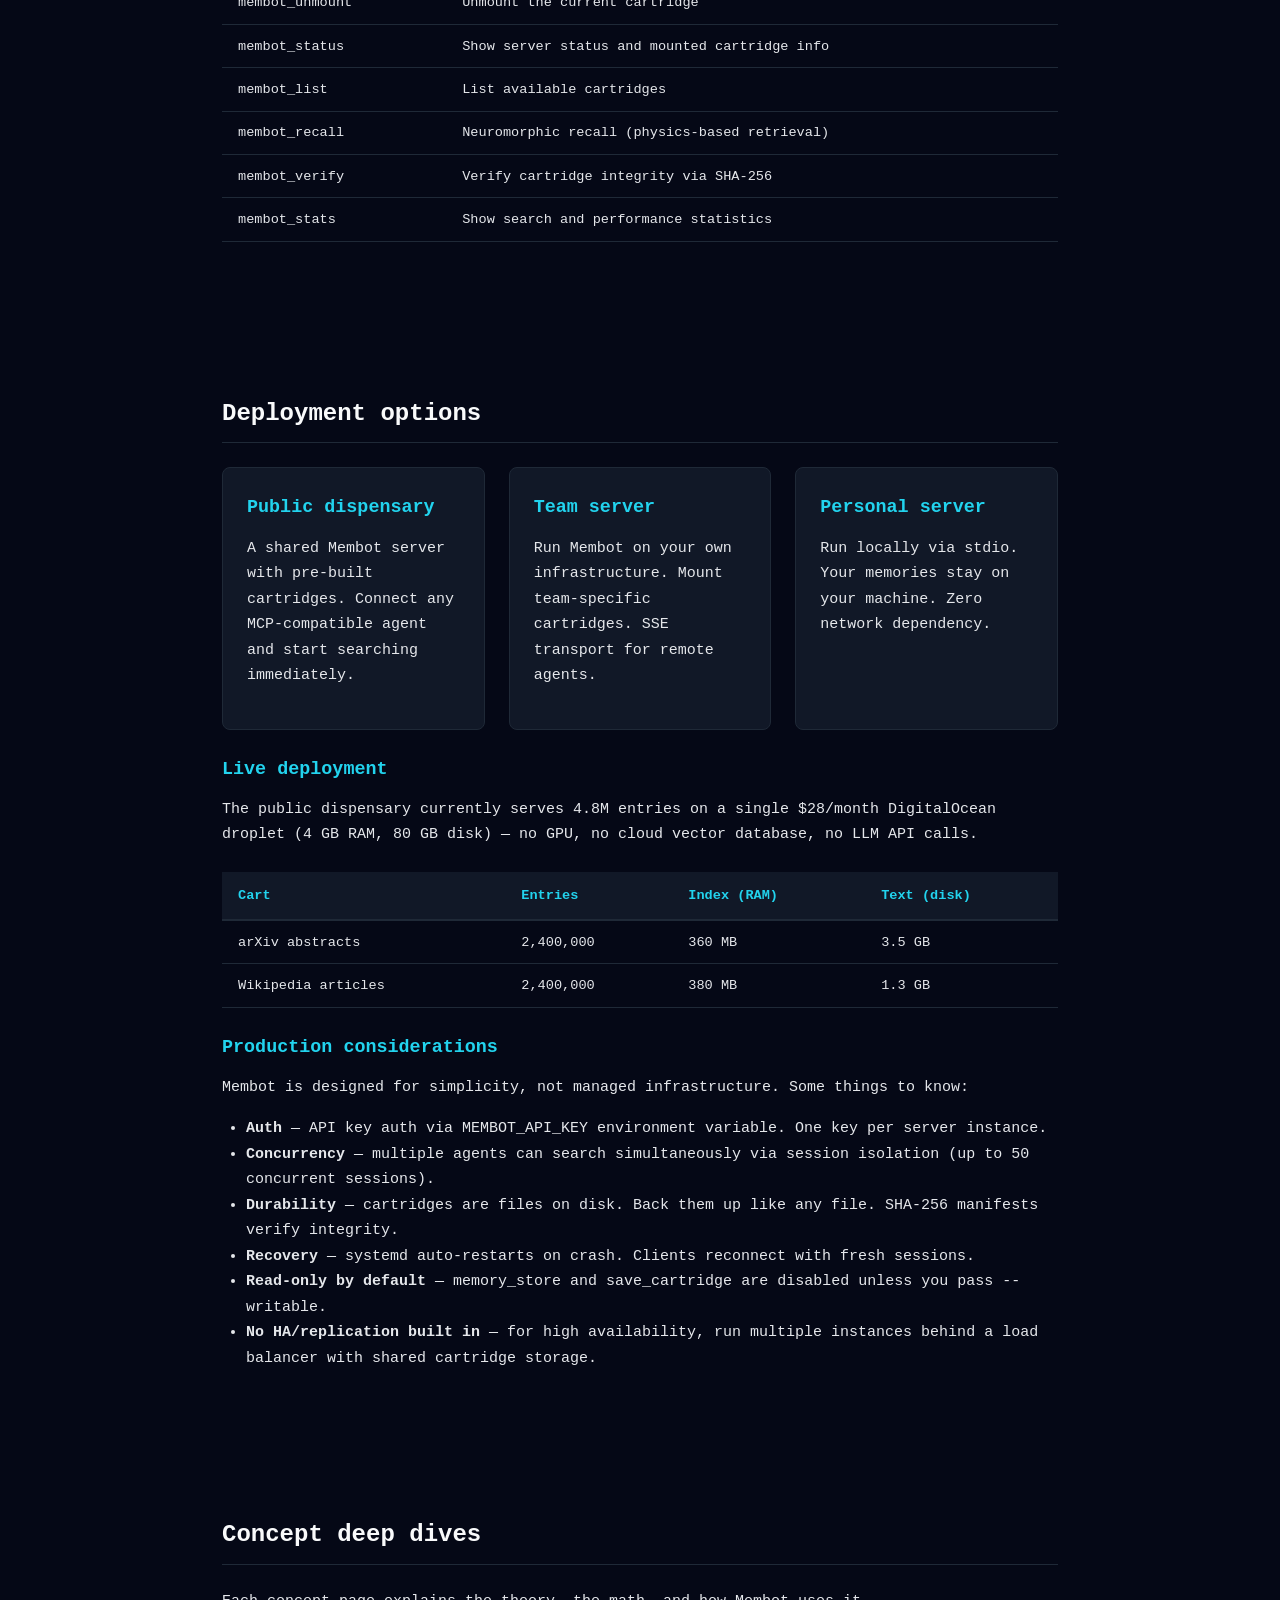
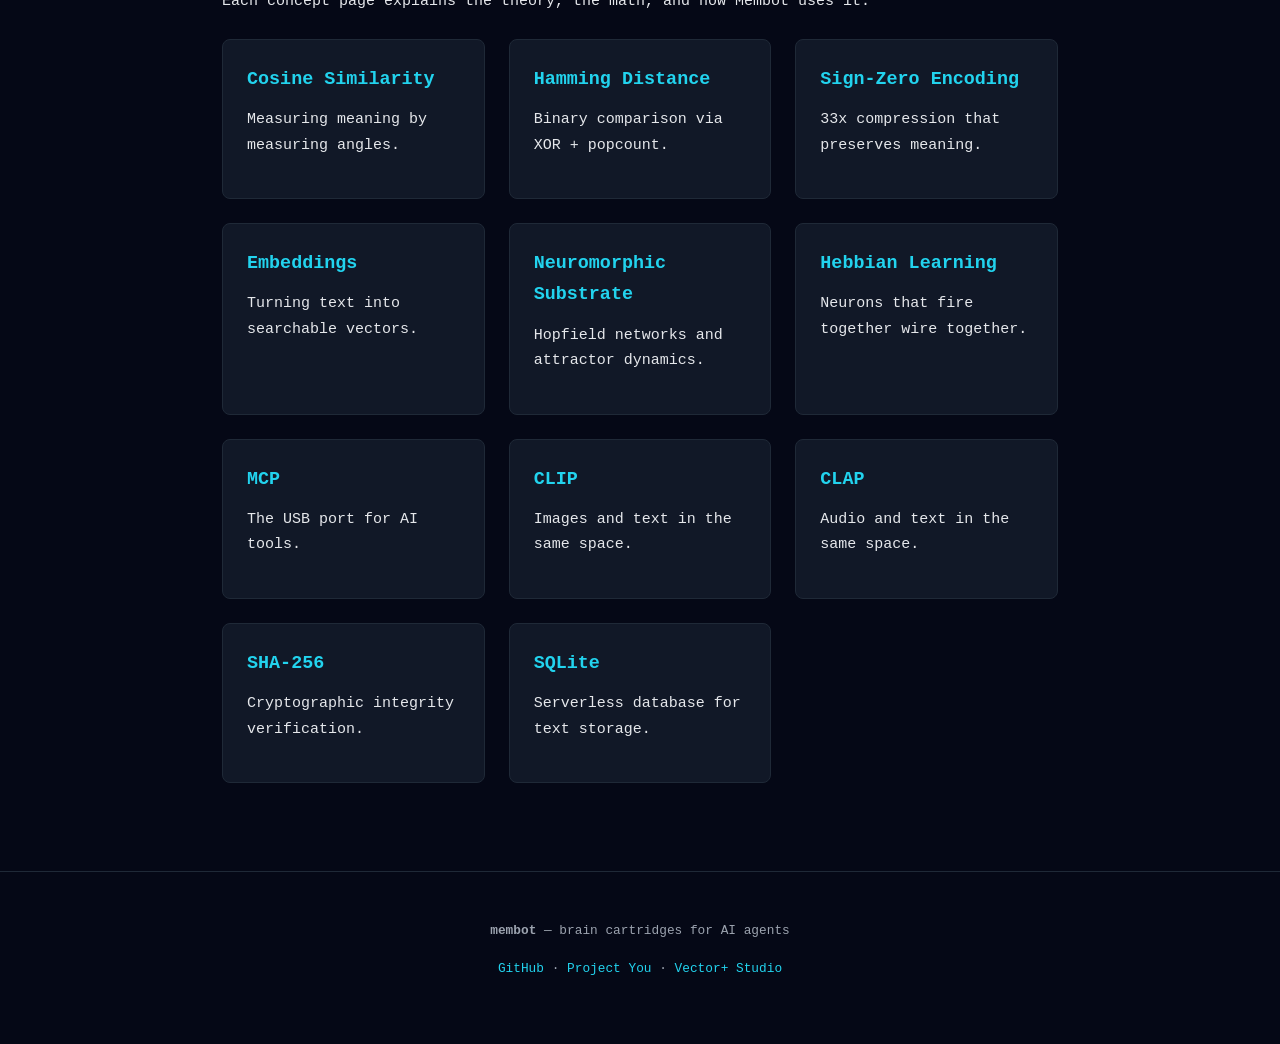
==== commit 835d1978: "Fix server cost: $12 → $28, update RAM/disk specs to match current droplet Co-Authored-By: Claude Op" ====
--- a/docs/site/index.html
+++ b/docs/site/index.html
@@ -11,7 +11,6 @@
 <!-- ── Navbar ──────────────────────────────────────────── -->
 <header class="navbar">
   <span class="logo">membot</span>
-  <button class="nav-toggle" aria-label="Menu">&#9776;</button>
   <nav>
     <a href="#what">What</a>
     <a href="#how">How</a>
@@ -141,7 +140,7 @@
   </table>
 
   <h3>Split cart format</h3>
-  <p>At scale (millions of entries), the split format keeps the vector index in RAM for fast search while storing raw text on disk in SQLite. Text lookups are ~1 ms. This lets you search 4.8M entries on a $12/month server.</p>
+  <p>At scale (millions of entries), the split format keeps the vector index in RAM for fast search while storing raw text on disk in SQLite. Text lookups are ~1 ms. This lets you search 4.8M entries on an affordable consumer host (currently $28/month on DigitalOcean for 4 GB).</p>
 </section>
 
 <!-- ── Why ─────────────────────────────────────────────── -->
@@ -152,7 +151,7 @@
     <tr><th>Feature</th><th>Cloud vector DBs (Pinecone, Weaviate, etc.)</th><th>Membot</th></tr>
     <tr><td>LLM dependency</td><td>None for search (embedding model required for ingest)</td><td>None for search (same embedding model for ingest)</td></tr>
     <tr><td>Hosting</td><td>Managed cloud service (subscription pricing)</td><td>Self-hosted &mdash; portable files you own</td></tr>
-    <tr><td>Cost at 4.8M entries</td><td>$70&ndash;200+/mo depending on provider</td><td>$12/mo VPS (split cart format)</td></tr>
+    <tr><td>Cost at 4.8M entries</td><td>$70&ndash;200+/mo depending on provider</td><td>$28/mo VPS (split cart format)</td></tr>
     <tr><td>Physics layer</td><td>None</td><td>Hopfield attractors, Hebbian learning, noise-tolerant recall</td></tr>
     <tr><td>Cross-modal</td><td>Supported via multi-modal embeddings</td><td>Native Hebbian binding &mdash; text + image + audio in one substrate</td></tr>
     <tr><td>Portability</td><td>Vendor-specific APIs and formats</td><td>Cartridge files &mdash; copy, share, version like any file</td></tr>
@@ -266,7 +265,7 @@
   </div>
 
   <h3>Live deployment</h3>
-  <p>The public dispensary currently serves 4.8M entries on a single $12/month DigitalOcean droplet (2 GB RAM, 50 GB disk) &mdash; no GPU, no cloud vector database, no LLM API calls.</p>
+  <p>The public dispensary currently serves 4.8M entries on a single $28/month DigitalOcean droplet (4 GB RAM, 80 GB disk) &mdash; no GPU, no cloud vector database, no LLM API calls.</p>
 
   <table>
     <tr><th>Cart</th><th>Entries</th><th>Index (RAM)</th><th>Text (disk)</th></tr>
@@ -348,11 +347,5 @@
   </p>
 </footer>
 
-<script>
-const toggle = document.querySelector('.nav-toggle');
-const nav = document.querySelector('.navbar nav');
-toggle.addEventListener('click', () => nav.classList.toggle('open'));
-nav.querySelectorAll('a').forEach(a => a.addEventListener('click', () => nav.classList.remove('open')));
-</script>
 </body>
 </html>
--- a/docs/site/style.css
+++ b/docs/site/style.css
@@ -257,9 +257,10 @@
   opacity: 0;
   position: absolute;
   bottom: 100%;
-  left: 50%;
-  transform: translateX(-50%);
+  left: 0;
+  transform: none;
   width: 280px;
+  max-width: 90vw;
   background: var(--surface);
   border: 1px solid var(--cyan);
   border-radius: 8px;
@@ -271,7 +272,6 @@
   pointer-events: none;
   transition: opacity 0.2s, visibility 0.2s;
   line-height: 1.5;
-  /* Invisible bridge below the tooltip so mouse can travel from text to tooltip */
   margin-bottom: 0;
 }
 
@@ -546,13 +546,6 @@
 
   .tip .tip-text {
     width: min(280px, 85vw);
-    left: 0;
-    transform: none;
-  }
-
-  .tip .tip-text::after {
-    left: 2rem;
-    transform: none;
   }
 
   .signal-row .label {
